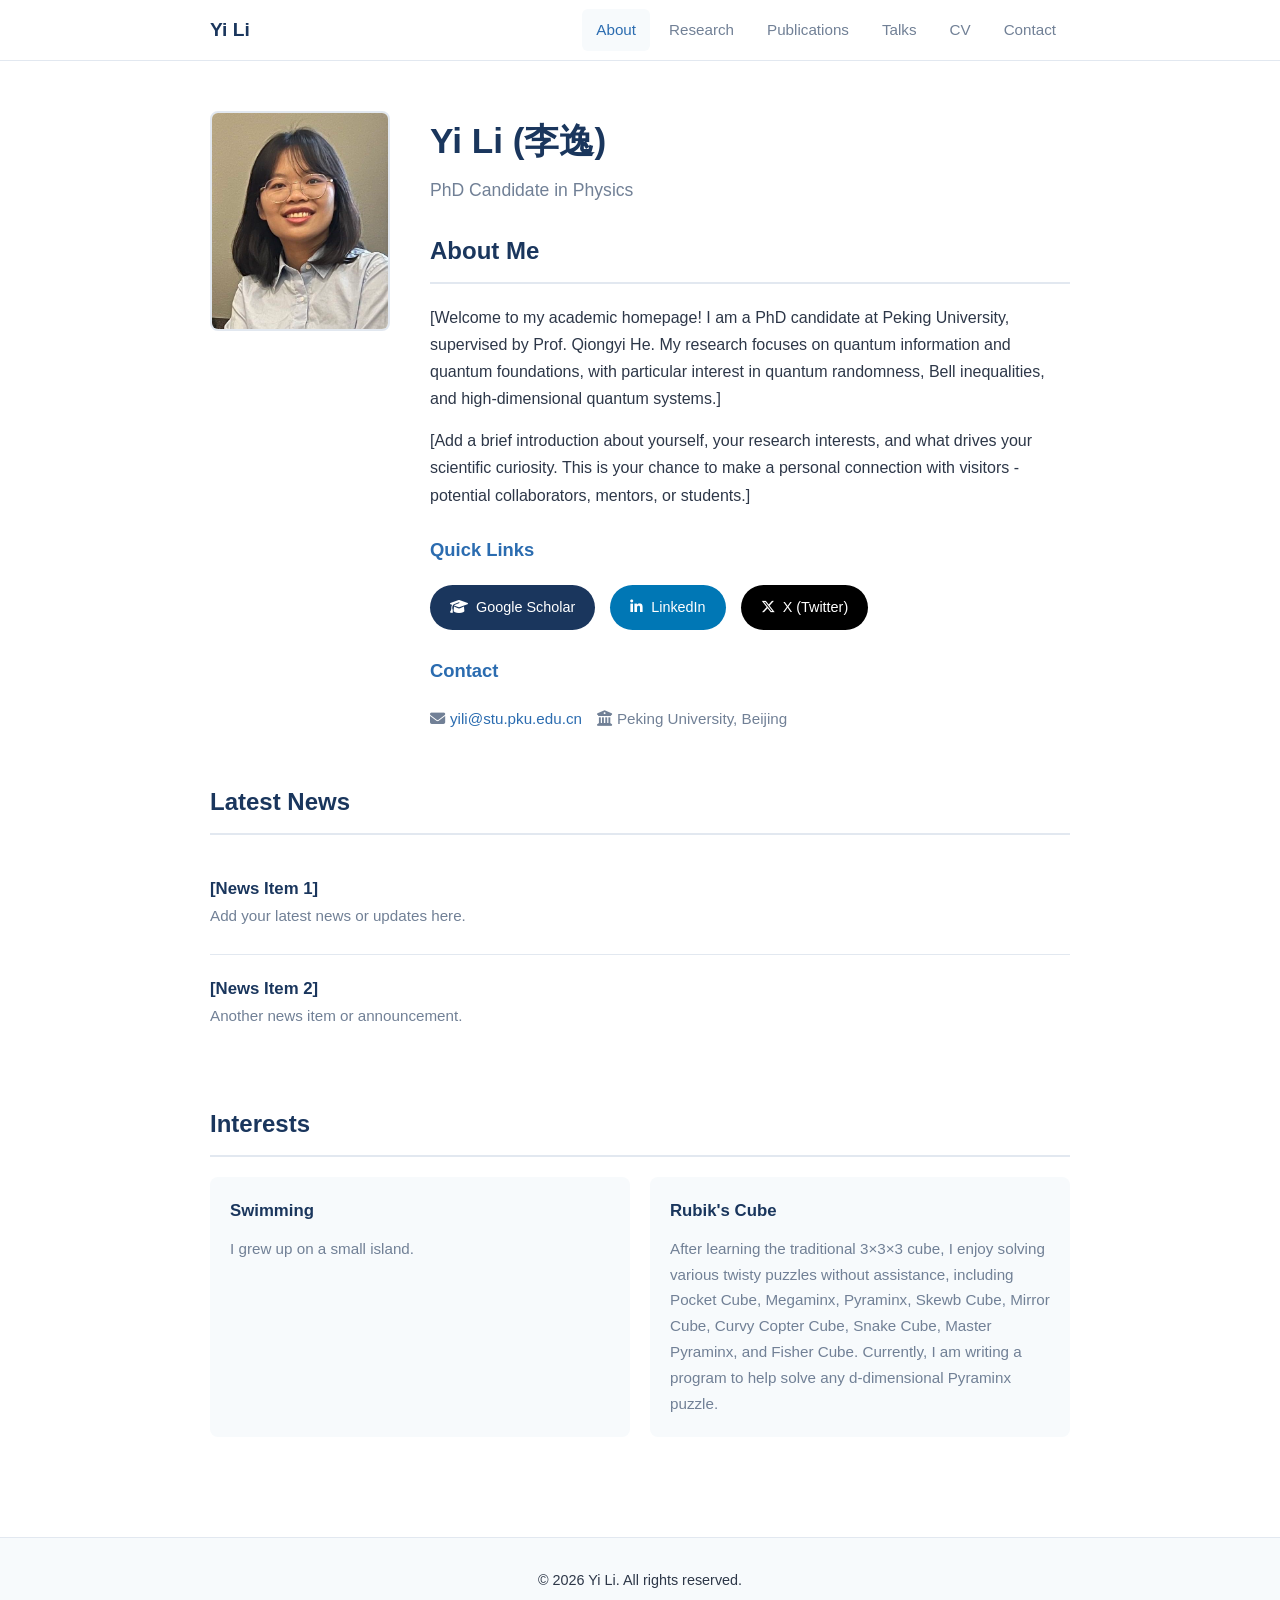
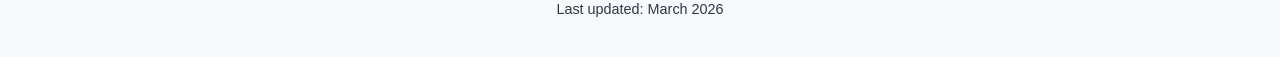
==== index.html @ 9e3325fb "initial website" ====
<!DOCTYPE html>
<html lang="en">
<head>
    <meta charset="UTF-8">
    <meta name="viewport" content="width=device-width, initial-scale=1.0">
    <title>Yi Li - PhD Candidate in Physics</title>
    <link rel="stylesheet" href="style.css">
    <link rel="stylesheet" href="https://cdnjs.cloudflare.com/ajax/libs/font-awesome/6.4.0/css/all.min.css">
</head>
<body>
    <!-- Navigation -->
    <nav>
        <div class="nav-container">
            <a href="index.html" class="site-name">Yi Li</a>
            <button class="menu-toggle" onclick="document.querySelector('nav ul').classList.toggle('active')">
                <i class="fas fa-bars"></i>
            </button>
            <ul>
                <li><a href="index.html" class="active">About</a></li>
                <li><a href="research.html">Research</a></li>
                <li><a href="publications.html">Publications</a></li>
                <li><a href="talks.html">Talks</a></li>
                <li><a href="cv.html">CV</a></li>
                <li><a href="contact.html">Contact</a></li>
            </ul>
        </div>
    </nav>

    <!-- Main Content -->
    <main>
        <section>
            <div class="hero">
                <div class="hero-photo">
                    <img src="PersonalPicture2.jpg" alt="Yi Li" class="profile-photo">
                </div>
                <div class="hero-content">
                    <h1>Yi Li (李逸)</h1>
                    <p class="subtitle">PhD Candidate in Physics</p>

                    <!-- About Section -->
                    <h2>About Me</h2>
                    <p>
                        [Welcome to my academic homepage! I am a PhD candidate at Peking University, supervised by Prof. Qiongyi He. My research focuses on quantum information and quantum foundations, with particular interest in quantum randomness, Bell inequalities, and high-dimensional quantum systems.]
                    </p>
                    <p>
                        [Add a brief introduction about yourself, your research interests, and what drives your scientific curiosity. This is your chance to make a personal connection with visitors - potential collaborators, mentors, or students.]
                    </p>

                    <!-- Quick Links -->
                    <h3>Quick Links</h3>
                    <div class="social-links">
                        <a href="https://scholar.google.com/citations?user=m_tc_OsAAAAJ&hl=en" target="_blank">
                            <i class="fas fa-graduation-cap"></i> Google Scholar
                        </a>
                        <a href="https://www.linkedin.com/in/yi-li-954007265/" target="_blank" class="linkedin">
                            <i class="fab fa-linkedin-in"></i> LinkedIn
                        </a>
                        <a href="https://x.com/Y_Li1999" target="_blank" class="twitter">
                            <i class="fab fa-x-twitter"></i> X (Twitter)
                        </a>
                    </div>

                    <!-- Contact Preview -->
                    <h3>Contact</h3>
                    <div class="contacts">
                        <span><i class="fas fa-envelope"></i> <a href="mailto:yili@stu.pku.edu.cn">yili@stu.pku.edu.cn</a></span>
                        <span><i class="fas fa-university"></i> Peking University, Beijing</span>
                    </div>
                </div>
            </div>
        </section>

        <!-- Latest News Section -->
        <section>
            <h2>Latest News</h2>
            <ul class="pub-list">
                <li>
                    <span class="pub-title">[News Item 1]</span>
                    <p class="pub-authors">Add your latest news or updates here.</p>
                </li>
                <li>
                    <span class="pub-title">[News Item 2]</span>
                    <p class="pub-authors">Another news item or announcement.</p>
                </li>
            </ul>
        </section>

        <!-- Interests Section -->
        <section>
            <h2>Interests</h2>
            <div class="interests">
                <div class="interest-item">
                    <h4>Swimming</h4>
                    <p>I grew up on a small island.</p>
                </div>
                <div class="interest-item">
                    <h4>Rubik's Cube</h4>
                    <p>After learning the traditional 3×3×3 cube, I enjoy solving various twisty puzzles without assistance, including Pocket Cube, Megaminx, Pyraminx, Skewb Cube, Mirror Cube, Curvy Copter Cube, Snake Cube, Master Pyraminx, and Fisher Cube. Currently, I am writing a program to help solve any d-dimensional Pyraminx puzzle.</p>
                </div>
            </div>
        </section>
    </main>

    <!-- Footer -->
    <footer>
        <p>&copy; 2026 Yi Li. All rights reserved.</p>
        <p>Last updated: March 2026</p>
    </footer>
</body>
</html>
---- style.css ----
/* ===========================
   Global Styles
   =========================== */
:root {
    --primary: #1a365d;
    --accent: #2b6cb0;
    --bg: #ffffff;
    --bg-light: #f7fafc;
    --text: #2d3748;
    --text-light: #718096;
    --border: #e2e8f0;
    --max-width: 900px;
}

* {
    margin: 0;
    padding: 0;
    box-sizing: border-box;
}

html {
    scroll-behavior: smooth;
}

body {
    font-family: -apple-system, BlinkMacSystemFont, 'Segoe UI', Roboto, 'Helvetica Neue', Arial, sans-serif;
    background: var(--bg);
    color: var(--text);
    line-height: 1.7;
    font-size: 16px;
}

/* ===========================
   Navigation
   =========================== */
nav {
    background: var(--bg);
    border-bottom: 1px solid var(--border);
    position: sticky;
    top: 0;
    z-index: 100;
}

nav .nav-container {
    max-width: var(--max-width);
    margin: 0 auto;
    display: flex;
    justify-content: space-between;
    align-items: center;
    padding: 0 20px;
    height: 60px;
}

nav .site-name {
    font-size: 1.2rem;
    font-weight: 600;
    color: var(--primary);
    text-decoration: none;
}

nav .site-name:hover {
    color: var(--accent);
}

nav ul {
    display: flex;
    list-style: none;
    gap: 5px;
}

nav ul li a {
    display: block;
    padding: 8px 14px;
    color: var(--text-light);
    text-decoration: none;
    font-size: 0.95rem;
    border-radius: 6px;
    transition: all 0.2s;
}

nav ul li a:hover,
nav ul li a.active {
    color: var(--accent);
    background: var(--bg-light);
}

nav .menu-toggle {
    display: none;
    background: none;
    border: none;
    font-size: 1.5rem;
    color: var(--text);
    cursor: pointer;
}

/* ===========================
   Main Content
   =========================== */
main {
    max-width: var(--max-width);
    margin: 0 auto;
    padding: 50px 20px;
    min-height: calc(100vh - 120px);
}

section {
    margin-bottom: 50px;
}

h1 {
    font-size: 2.2rem;
    color: var(--primary);
    margin-bottom: 10px;
    font-weight: 600;
}

h2 {
    font-size: 1.5rem;
    color: var(--primary);
    margin-bottom: 20px;
    padding-bottom: 10px;
    border-bottom: 2px solid var(--border);
    font-weight: 600;
}

h3 {
    font-size: 1.15rem;
    color: var(--accent);
    margin: 25px 0 10px;
    font-weight: 600;
}

h4 {
    font-size: 1rem;
    color: var(--text);
    margin: 15px 0 8px;
    font-weight: 600;
}

p {
    margin-bottom: 15px;
    color: var(--text);
}

.subtitle {
    font-size: 1.1rem;
    color: var(--text-light);
    margin-bottom: 25px;
}

a {
    color: var(--accent);
    text-decoration: none;
}

a:hover {
    text-decoration: underline;
}

/* ===========================
   Hero Section (Home)
   =========================== */
.hero {
    display: flex;
    gap: 40px;
    align-items: flex-start;
    margin-bottom: 40px;
}

.hero-photo {
    flex-shrink: 0;
    width: 180px;
}

.hero-photo .photo-placeholder {
    width: 180px;
    height: 220px;
    background: var(--bg-light);
    border: 2px dashed var(--border);
    border-radius: 8px;
    display: flex;
    align-items: center;
    justify-content: center;
    color: var(--text-light);
    font-size: 0.9rem;
    text-align: center;
    padding: 20px;
}

.hero-content {
    flex: 1;
}

.hero h1 {
    margin-bottom: 5px;
}

.hero .contacts {
    display: flex;
    flex-wrap: wrap;
    gap: 15px;
    margin-top: 20px;
    font-size: 0.95rem;
}

.hero .contacts a {
    color: var(--accent);
}

.hero .contacts span {
    display: inline-flex;
    align-items: center;
    gap: 5px;
    color: var(--text-light);
}

/* ===========================
   Profile Image
   =========================== */
.profile-photo {
    width: 180px;
    height: 220px;
    object-fit: cover;
    border-radius: 8px;
    border: 2px solid var(--border);
}

/* ===========================
   Section Cards
   =========================== */
.card {
    background: var(--bg-light);
    border-radius: 8px;
    padding: 25px;
    margin-bottom: 20px;
}

.card h3 {
    margin-top: 0;
}

/* ===========================
   Publication List
   =========================== */
.pub-list {
    list-style: none;
}

.pub-list li {
    padding: 20px 0;
    border-bottom: 1px solid var(--border);
}

.pub-list li:last-child {
    border-bottom: none;
}

.pub-list .pub-title {
    font-weight: 600;
    color: var(--primary);
    font-size: 1.05rem;
    margin-bottom: 5px;
}

.pub-list .pub-authors {
    color: var(--text-light);
    font-size: 0.95rem;
    margin-bottom: 5px;
}

.pub-list .pub-journal {
    color: var(--accent);
    font-style: italic;
    font-size: 0.95rem;
}

.pub-list .pub-note {
    color: var(--text-light);
    font-size: 0.85rem;
    margin-top: 5px;
}

/* ===========================
   Research Cards
   =========================== */
.research-grid {
    display: grid;
    grid-template-columns: repeat(auto-fit, minmax(280px, 1fr));
    gap: 20px;
}

.research-card {
    background: var(--bg-light);
    border-radius: 8px;
    padding: 25px;
    border: 1px solid var(--border);
}

.research-card h3 {
    margin-top: 0;
    color: var(--primary);
}

.research-card p {
    font-size: 0.95rem;
    color: var(--text-light);
}

/* ===========================
   Talks List
   =========================== */
.talks-list {
    list-style: none;
}

.talks-list li {
    padding: 15px 0;
    border-bottom: 1px solid var(--border);
}

.talks-list li:last-child {
    border-bottom: none;
}

.talks-list .talk-type {
    display: inline-block;
    background: var(--primary);
    color: white;
    padding: 2px 10px;
    border-radius: 4px;
    font-size: 0.8rem;
    margin-right: 10px;
}

.talks-list .talk-title {
    font-weight: 600;
    color: var(--text);
}

.talks-list .talk-info {
    color: var(--text-light);
    font-size: 0.9rem;
    margin-top: 5px;
}

/* ===========================
   CV Section
   =========================== */
.cv-section {
    margin-bottom: 40px;
}

.cv-section h3 {
    margin-top: 0;
}

.cv-item {
    display: flex;
    justify-content: space-between;
    padding: 8px 0;
    border-bottom: 1px solid var(--border);
}

.cv-item:last-child {
    border-bottom: none;
}

.cv-item .cv-left {
    flex: 1;
}

.cv-item .cv-right {
    color: var(--text-light);
    font-size: 0.9rem;
}

/* ===========================
   Contact Info
   =========================== */
.contact-grid {
    display: grid;
    grid-template-columns: repeat(auto-fit, minmax(250px, 1fr));
    gap: 20px;
}

.contact-item {
    display: flex;
    align-items: center;
    gap: 15px;
    padding: 15px;
    background: var(--bg-light);
    border-radius: 8px;
}

.contact-item i {
    font-size: 1.5rem;
    color: var(--accent);
    width: 30px;
    text-align: center;
}

.contact-item .contact-label {
    font-size: 0.85rem;
    color: var(--text-light);
}

.contact-item .contact-value {
    font-size: 1rem;
    color: var(--text);
}

.contact-item .contact-value a {
    color: var(--accent);
}

/* ===========================
   Social Links
   =========================== */
.social-links {
    display: flex;
    gap: 15px;
    margin-top: 20px;
}

.social-links a {
    display: inline-flex;
    align-items: center;
    gap: 8px;
    padding: 10px 20px;
    background: var(--primary);
    color: white;
    border-radius: 25px;
    font-size: 0.9rem;
    text-decoration: none;
    transition: background 0.2s;
}

.social-links a:hover {
    background: var(--accent);
    text-decoration: none;
}

.social-links a.linkedin {
    background: #0077b5;
}

.social-links a.twitter {
    background: #000;
}

/* ===========================
   Education & Experience
   =========================== */
.edu-item, .exp-item {
    padding: 20px 0;
    border-bottom: 1px solid var(--border);
}

.edu-item:last-child, .exp-item:last-child {
    border-bottom: none;
}

.edu-header, .exp-header {
    display: flex;
    justify-content: space-between;
    align-items: baseline;
    flex-wrap: wrap;
    gap: 10px;
}

.edu-header h3, .exp-header h3 {
    margin: 0;
    color: var(--primary);
}

.edu-header span, .exp-header span {
    color: var(--text-light);
    font-size: 0.9rem;
}

.edu-sub, .exp-sub {
    color: var(--text-light);
    margin-top: 5px;
}

.edu-item ul, .exp-item ul {
    margin-top: 10px;
    margin-left: 20px;
    color: var(--text);
}

.edu-item ul li, .exp-item ul li {
    margin-bottom: 5px;
}

/* ===========================
   Skills
   =========================== */
.skills-grid {
    display: grid;
    grid-template-columns: repeat(auto-fit, minmax(220px, 1fr));
    gap: 15px;
}

.skill-item {
    background: var(--bg-light);
    padding: 15px;
    border-radius: 8px;
}

.skill-item strong {
    color: var(--primary);
    display: block;
    margin-bottom: 5px;
}

.skill-item span {
    color: var(--text-light);
    font-size: 0.95rem;
}

/* ===========================
   Awards
   =========================== */
.award-grid {
    display: grid;
    grid-template-columns: repeat(auto-fit, minmax(280px, 1fr));
    gap: 12px;
}

.award-item {
    display: flex;
    justify-content: space-between;
    align-items: center;
    padding: 12px 15px;
    background: var(--bg-light);
    border-radius: 8px;
}

.award-item .award-name {
    color: var(--text);
}

.award-item .award-year {
    color: var(--text-light);
    font-size: 0.9rem;
}

/* ===========================
   Interests
   =========================== */
.interests {
    display: grid;
    grid-template-columns: repeat(auto-fit, minmax(300px, 1fr));
    gap: 20px;
}

.interest-item {
    background: var(--bg-light);
    padding: 20px;
    border-radius: 8px;
}

.interest-item h4 {
    margin: 0 0 10px;
    color: var(--primary);
    font-size: 1.05rem;
}

.interest-item p {
    margin: 0;
    font-size: 0.95rem;
    color: var(--text-light);
}

/* ===========================
   Footer
   =========================== */
footer {
    background: var(--bg-light);
    border-top: 1px solid var(--border);
    padding: 30px 20px;
    text-align: center;
    color: var(--text-light);
    font-size: 0.9rem;
}

footer p {
    margin-bottom: 5px;
}

/* ===========================
   Responsive Design
   =========================== */
@media (max-width: 768px) {
    nav ul {
        display: none;
        position: absolute;
        top: 60px;
        left: 0;
        right: 0;
        background: var(--bg);
        flex-direction: column;
        padding: 10px 20px;
        border-bottom: 1px solid var(--border);
    }

    nav ul.active {
        display: flex;
    }

    nav .menu-toggle {
        display: block;
    }

    .hero {
        flex-direction: column;
        align-items: center;
        text-align: center;
    }

    .hero .contacts {
        justify-content: center;
    }

    .hero-photo {
        width: 100%;
        display: flex;
        justify-content: center;
    }

    .hero-photo .photo-placeholder {
        width: 160px;
        height: 200px;
    }

    h1 {
        font-size: 1.8rem;
    }

    h2 {
        font-size: 1.3rem;
    }

    main {
        padding: 30px 15px;
    }

    .edu-header, .exp-header {
        flex-direction: column;
    }
}
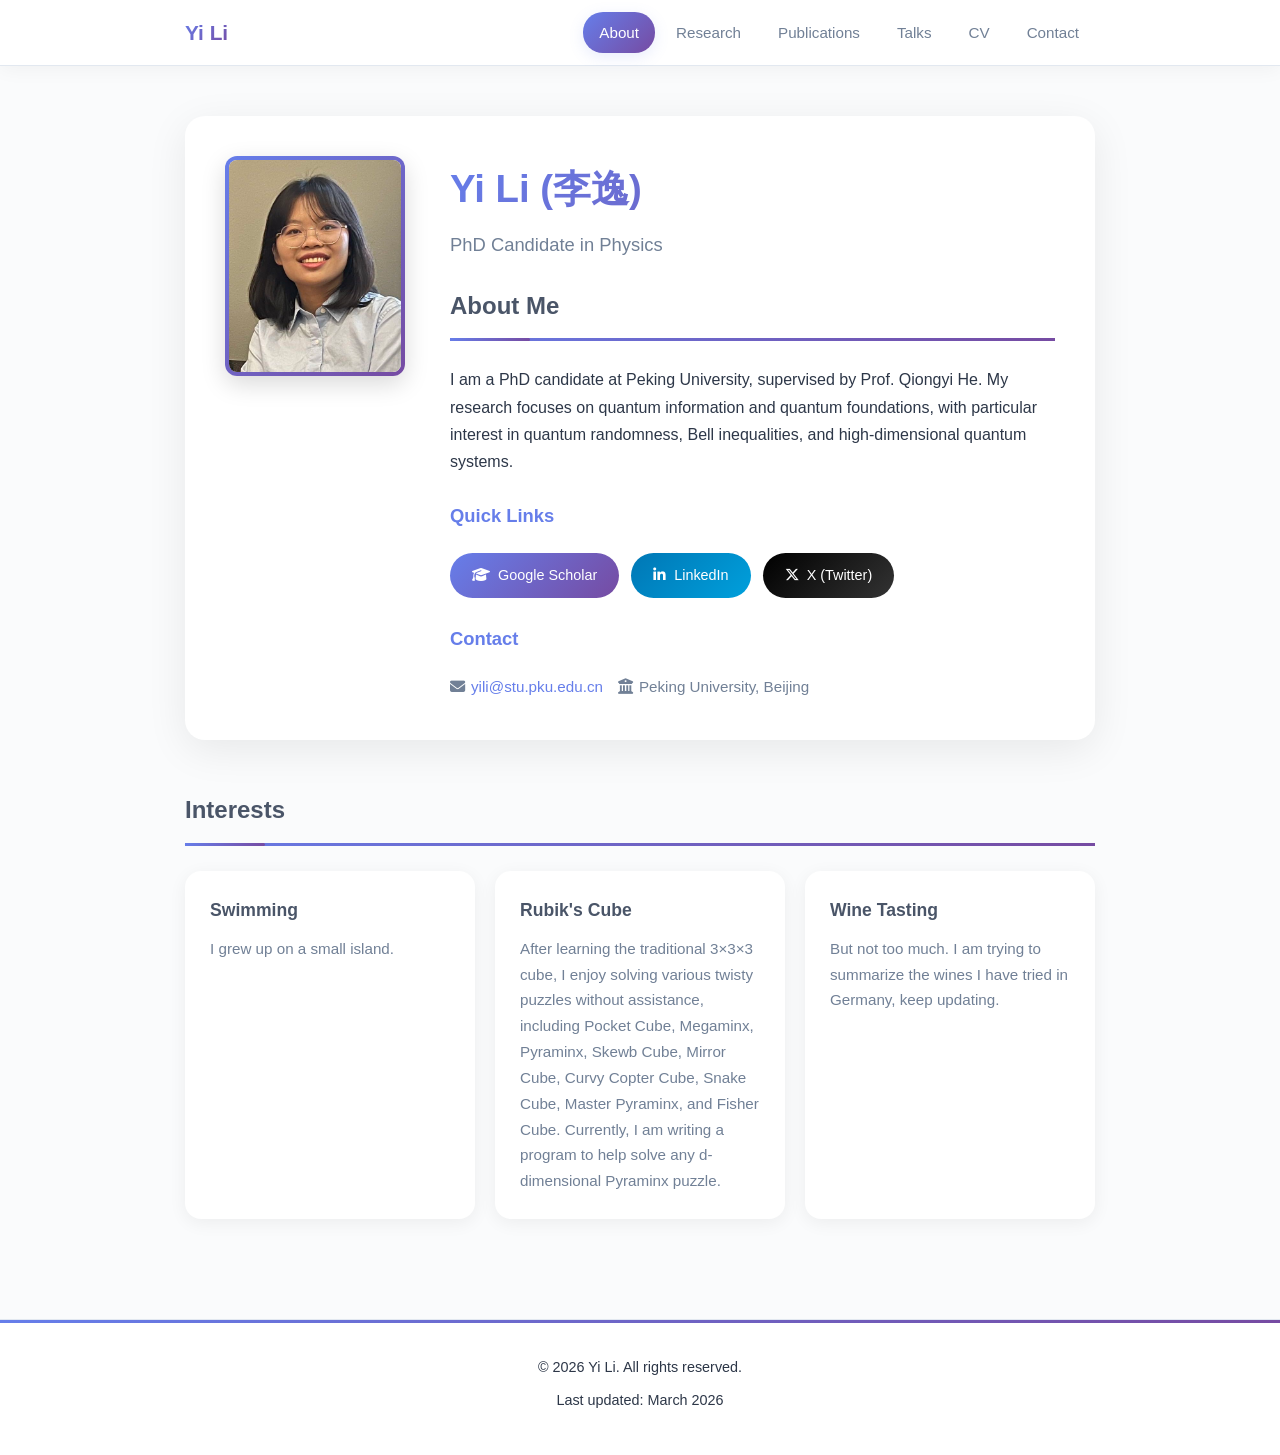
==== commit 7a6fab5a: "update website" ====
--- a/index.html
+++ b/index.html
@@ -40,16 +40,13 @@
                     <!-- About Section -->
                     <h2>About Me</h2>
                     <p>
-                        [Welcome to my academic homepage! I am a PhD candidate at Peking University, supervised by Prof. Qiongyi He. My research focuses on quantum information and quantum foundations, with particular interest in quantum randomness, Bell inequalities, and high-dimensional quantum systems.]
-                    </p>
-                    <p>
-                        [Add a brief introduction about yourself, your research interests, and what drives your scientific curiosity. This is your chance to make a personal connection with visitors - potential collaborators, mentors, or students.]
+                        I am a PhD candidate at Peking University, supervised by Prof. Qiongyi He. My research focuses on quantum information and quantum foundations, with particular interest in quantum randomness, Bell inequalities, and high-dimensional quantum systems.
                     </p>
 
                     <!-- Quick Links -->
                     <h3>Quick Links</h3>
                     <div class="social-links">
-                        <a href="https://scholar.google.com/citations?user=m_tc_OsAAAAJ&hl=en" target="_blank">
+                        <a href="https://scholar.google.com/citations?user=m_tc_OsAAAAJ&hl=en" target="_blank" class="scholar">
                             <i class="fas fa-graduation-cap"></i> Google Scholar
                         </a>
                         <a href="https://www.linkedin.com/in/yi-li-954007265/" target="_blank" class="linkedin">
@@ -70,21 +67,6 @@
             </div>
         </section>
 
-        <!-- Latest News Section -->
-        <section>
-            <h2>Latest News</h2>
-            <ul class="pub-list">
-                <li>
-                    <span class="pub-title">[News Item 1]</span>
-                    <p class="pub-authors">Add your latest news or updates here.</p>
-                </li>
-                <li>
-                    <span class="pub-title">[News Item 2]</span>
-                    <p class="pub-authors">Another news item or announcement.</p>
-                </li>
-            </ul>
-        </section>
-
         <!-- Interests Section -->
         <section>
             <h2>Interests</h2>
@@ -97,6 +79,10 @@
                     <h4>Rubik's Cube</h4>
                     <p>After learning the traditional 3×3×3 cube, I enjoy solving various twisty puzzles without assistance, including Pocket Cube, Megaminx, Pyraminx, Skewb Cube, Mirror Cube, Curvy Copter Cube, Snake Cube, Master Pyraminx, and Fisher Cube. Currently, I am writing a program to help solve any d-dimensional Pyraminx puzzle.</p>
                 </div>
+                <div class="interest-item">
+                    <h4>Wine Tasting</h4>
+                    <p>But not too much. I am trying to summarize the wines I have tried in Germany, keep updating.</p>
+                </div>
             </div>
         </section>
     </main>
--- a/style.css
+++ b/style.css
@@ -2,14 +2,22 @@
    Global Styles
    =========================== */
 :root {
-    --primary: #1a365d;
-    --accent: #2b6cb0;
-    --bg: #ffffff;
-    --bg-light: #f7fafc;
+    --primary: #4a5568;
+    --accent: #667eea;
+    --accent-light: #764ba2;
+    --bg: #fafbfc;
+    --bg-card: #ffffff;
+    --bg-light: #f7f8fc;
     --text: #2d3748;
     --text-light: #718096;
     --border: #e2e8f0;
-    --max-width: 900px;
+    --shadow: rgba(102, 126, 234, 0.15);
+    --gradient-1: linear-gradient(135deg, #667eea 0%, #764ba2 100%);
+    --gradient-2: linear-gradient(135deg, #f093fb 0%, #f5576c 100%);
+    --gradient-3: linear-gradient(135deg, #4facfe 0%, #00f2fe 100%);
+    --gradient-4: linear-gradient(135deg, #43e97b 0%, #38f9d7 100%);
+    --gradient-5: linear-gradient(135deg, #fa709a 0%, #fee140 100%);
+    --max-width: 950px;
 }
 
 * {
@@ -34,11 +42,13 @@
    Navigation
    =========================== */
 nav {
-    background: var(--bg);
+    background: rgba(255, 255, 255, 0.95);
+    backdrop-filter: blur(10px);
     border-bottom: 1px solid var(--border);
     position: sticky;
     top: 0;
     z-index: 100;
+    box-shadow: 0 2px 20px rgba(0, 0, 0, 0.05);
 }
 
 nav .nav-container {
@@ -48,18 +58,22 @@
     justify-content: space-between;
     align-items: center;
     padding: 0 20px;
-    height: 60px;
+    height: 65px;
 }
 
 nav .site-name {
-    font-size: 1.2rem;
-    font-weight: 600;
-    color: var(--primary);
+    font-size: 1.3rem;
+    font-weight: 700;
+    background: var(--gradient-1);
+    -webkit-background-clip: text;
+    -webkit-text-fill-color: transparent;
+    background-clip: text;
     text-decoration: none;
+    transition: transform 0.3s;
 }
 
 nav .site-name:hover {
-    color: var(--accent);
+    transform: scale(1.05);
 }
 
 nav ul {
@@ -70,18 +84,20 @@
 
 nav ul li a {
     display: block;
-    padding: 8px 14px;
+    padding: 8px 16px;
     color: var(--text-light);
     text-decoration: none;
     font-size: 0.95rem;
-    border-radius: 6px;
-    transition: all 0.2s;
+    border-radius: 20px;
+    transition: all 0.3s cubic-bezier(0.4, 0, 0.2, 1);
+    position: relative;
 }
 
 nav ul li a:hover,
 nav ul li a.active {
-    color: var(--accent);
-    background: var(--bg-light);
+    color: white;
+    background: var(--gradient-1);
+    box-shadow: 0 4px 15px var(--shadow);
 }
 
 nav .menu-toggle {
@@ -100,27 +116,55 @@
     max-width: var(--max-width);
     margin: 0 auto;
     padding: 50px 20px;
-    min-height: calc(100vh - 120px);
+    min-height: calc(100vh - 130px);
 }
 
 section {
     margin-bottom: 50px;
+    animation: fadeInUp 0.6s ease-out;
+}
+
+@keyframes fadeInUp {
+    from {
+        opacity: 0;
+        transform: translateY(20px);
+    }
+    to {
+        opacity: 1;
+        transform: translateY(0);
+    }
 }
 
 h1 {
-    font-size: 2.2rem;
-    color: var(--primary);
+    font-size: 2.4rem;
+    background: var(--gradient-1);
+    -webkit-background-clip: text;
+    -webkit-text-fill-color: transparent;
+    background-clip: text;
     margin-bottom: 10px;
-    font-weight: 600;
+    font-weight: 700;
 }
 
 h2 {
     font-size: 1.5rem;
     color: var(--primary);
-    margin-bottom: 20px;
-    padding-bottom: 10px;
-    border-bottom: 2px solid var(--border);
+    margin-bottom: 25px;
+    padding-bottom: 12px;
+    border-bottom: 3px solid transparent;
+    border-image: var(--gradient-1) 1;
     font-weight: 600;
+    position: relative;
+}
+
+h2::before {
+    content: '';
+    position: absolute;
+    bottom: -3px;
+    left: 0;
+    width: 80px;
+    height: 3px;
+    background: var(--gradient-1);
+    border-radius: 2px;
 }
 
 h3 {
@@ -143,7 +187,7 @@
 }
 
 .subtitle {
-    font-size: 1.1rem;
+    font-size: 1.15rem;
     color: var(--text-light);
     margin-bottom: 25px;
 }
@@ -151,10 +195,11 @@
 a {
     color: var(--accent);
     text-decoration: none;
+    transition: color 0.3s;
 }
 
 a:hover {
-    text-decoration: underline;
+    color: var(--accent-light);
 }
 
 /* ===========================
@@ -162,22 +207,25 @@
    =========================== */
 .hero {
     display: flex;
-    gap: 40px;
+    gap: 45px;
     align-items: flex-start;
-    margin-bottom: 40px;
+    margin-bottom: 45px;
+    background: var(--bg-card);
+    padding: 40px;
+    border-radius: 20px;
+    box-shadow: 0 10px 40px rgba(0, 0, 0, 0.08);
+    animation: fadeInUp 0.8s ease-out;
 }
 
 .hero-photo {
     flex-shrink: 0;
-    width: 180px;
 }
 
 .hero-photo .photo-placeholder {
     width: 180px;
     height: 220px;
     background: var(--bg-light);
-    border: 2px dashed var(--border);
-    border-radius: 8px;
+    border-radius: 12px;
     display: flex;
     align-items: center;
     justify-content: center;
@@ -192,7 +240,7 @@
 }
 
 .hero h1 {
-    margin-bottom: 5px;
+    margin-bottom: 8px;
 }
 
 .hero .contacts {
@@ -210,7 +258,7 @@
 .hero .contacts span {
     display: inline-flex;
     align-items: center;
-    gap: 5px;
+    gap: 6px;
     color: var(--text-light);
 }
 
@@ -221,18 +269,28 @@
     width: 180px;
     height: 220px;
     object-fit: cover;
-    border-radius: 8px;
-    border: 2px solid var(--border);
+    border-radius: 12px;
+    box-shadow: 0 8px 25px rgba(0, 0, 0, 0.15);
+    border: 4px solid transparent;
+    background: linear-gradient(white, white) padding-box,
+                var(--gradient-1) border-box;
 }
 
 /* ===========================
    Section Cards
    =========================== */
 .card {
-    background: var(--bg-light);
-    border-radius: 8px;
-    padding: 25px;
+    background: var(--bg-card);
+    border-radius: 16px;
+    padding: 28px;
     margin-bottom: 20px;
+    box-shadow: 0 4px 20px rgba(0, 0, 0, 0.06);
+    transition: transform 0.3s, box-shadow 0.3s;
+}
+
+.card:hover {
+    transform: translateY(-3px);
+    box-shadow: 0 8px 30px rgba(102, 126, 234, 0.15);
 }
 
 .card h3 {
@@ -247,25 +305,40 @@
 }
 
 .pub-list li {
-    padding: 20px 0;
-    border-bottom: 1px solid var(--border);
-}
-
-.pub-list li:last-child {
-    border-bottom: none;
+    padding: 22px 25px;
+    margin-bottom: 15px;
+    background: var(--bg-card);
+    border-radius: 12px;
+    border-left: 4px solid;
+    border-image: var(--gradient-1) 1;
+    box-shadow: 0 3px 15px rgba(0, 0, 0, 0.05);
+    transition: transform 0.3s, box-shadow 0.3s;
+    animation: fadeInUp 0.5s ease-out;
+    animation-fill-mode: backwards;
+}
+
+.pub-list li:nth-child(1) { animation-delay: 0.1s; }
+.pub-list li:nth-child(2) { animation-delay: 0.15s; }
+.pub-list li:nth-child(3) { animation-delay: 0.2s; }
+.pub-list li:nth-child(4) { animation-delay: 0.25s; }
+.pub-list li:nth-child(5) { animation-delay: 0.3s; }
+
+.pub-list li:hover {
+    transform: translateX(5px);
+    box-shadow: 0 5px 20px var(--shadow);
 }
 
 .pub-list .pub-title {
     font-weight: 600;
     color: var(--primary);
     font-size: 1.05rem;
-    margin-bottom: 5px;
+    margin-bottom: 6px;
 }
 
 .pub-list .pub-authors {
     color: var(--text-light);
     font-size: 0.95rem;
-    margin-bottom: 5px;
+    margin-bottom: 6px;
 }
 
 .pub-list .pub-journal {
@@ -277,7 +350,7 @@
 .pub-list .pub-note {
     color: var(--text-light);
     font-size: 0.85rem;
-    margin-top: 5px;
+    margin-top: 6px;
 }
 
 /* ===========================
@@ -286,24 +359,62 @@
 .research-grid {
     display: grid;
     grid-template-columns: repeat(auto-fit, minmax(280px, 1fr));
-    gap: 20px;
+    gap: 22px;
 }
 
 .research-card {
-    background: var(--bg-light);
-    border-radius: 8px;
-    padding: 25px;
+    background: var(--bg-card);
+    border-radius: 16px;
+    padding: 28px;
     border: 1px solid var(--border);
+    transition: all 0.3s cubic-bezier(0.4, 0, 0.2, 1);
+    position: relative;
+    overflow: hidden;
+}
+
+.research-card::before {
+    content: '';
+    position: absolute;
+    top: 0;
+    left: 0;
+    right: 0;
+    height: 4px;
+    background: var(--gradient-1);
+    opacity: 0;
+    transition: opacity 0.3s;
+}
+
+.research-card:hover::before {
+    opacity: 1;
+}
+
+.research-card:hover {
+    transform: translateY(-5px);
+    box-shadow: 0 15px 40px var(--shadow);
+    border-color: transparent;
 }
 
 .research-card h3 {
     margin-top: 0;
     color: var(--primary);
+    position: relative;
+}
+
+.research-card h3::after {
+    content: '';
+    position: absolute;
+    bottom: -8px;
+    left: 0;
+    width: 30px;
+    height: 3px;
+    background: var(--gradient-1);
+    border-radius: 2px;
 }
 
 .research-card p {
     font-size: 0.95rem;
     color: var(--text-light);
+    margin-top: 15px;
 }
 
 /* ===========================
@@ -314,8 +425,18 @@
 }
 
 .talks-list li {
-    padding: 15px 0;
-    border-bottom: 1px solid var(--border);
+    padding: 18px 22px;
+    margin-bottom: 12px;
+    background: var(--bg-card);
+    border-radius: 12px;
+    box-shadow: 0 3px 12px rgba(0, 0, 0, 0.05);
+    transition: all 0.3s;
+    border-left: 4px solid var(--accent);
+}
+
+.talks-list li:hover {
+    transform: translateX(5px);
+    box-shadow: 0 5px 20px var(--shadow);
 }
 
 .talks-list li:last-child {
@@ -324,12 +445,13 @@
 
 .talks-list .talk-type {
     display: inline-block;
-    background: var(--primary);
+    background: var(--gradient-1);
     color: white;
-    padding: 2px 10px;
-    border-radius: 4px;
+    padding: 4px 14px;
+    border-radius: 20px;
     font-size: 0.8rem;
-    margin-right: 10px;
+    margin-right: 12px;
+    font-weight: 500;
 }
 
 .talks-list .talk-title {
@@ -340,7 +462,7 @@
 .talks-list .talk-info {
     color: var(--text-light);
     font-size: 0.9rem;
-    margin-top: 5px;
+    margin-top: 6px;
 }
 
 /* ===========================
@@ -357,7 +479,7 @@
 .cv-item {
     display: flex;
     justify-content: space-between;
-    padding: 8px 0;
+    padding: 10px 0;
     border-bottom: 1px solid var(--border);
 }
 
@@ -379,23 +501,35 @@
    =========================== */
 .contact-grid {
     display: grid;
-    grid-template-columns: repeat(auto-fit, minmax(250px, 1fr));
-    gap: 20px;
+    grid-template-columns: repeat(auto-fit, minmax(240px, 1fr));
+    gap: 18px;
 }
 
 .contact-item {
     display: flex;
     align-items: center;
-    gap: 15px;
-    padding: 15px;
-    background: var(--bg-light);
-    border-radius: 8px;
+    gap: 16px;
+    padding: 18px;
+    background: var(--bg-card);
+    border-radius: 14px;
+    box-shadow: 0 3px 15px rgba(0, 0, 0, 0.05);
+    transition: all 0.3s;
+    border: 1px solid transparent;
+}
+
+.contact-item:hover {
+    transform: translateY(-3px);
+    box-shadow: 0 8px 25px var(--shadow);
+    border-color: rgba(102, 126, 234, 0.2);
 }
 
 .contact-item i {
-    font-size: 1.5rem;
-    color: var(--accent);
-    width: 30px;
+    font-size: 1.6rem;
+    background: var(--gradient-1);
+    -webkit-background-clip: text;
+    -webkit-text-fill-color: transparent;
+    background-clip: text;
+    width: 35px;
     text-align: center;
 }
 
@@ -418,42 +552,74 @@
    =========================== */
 .social-links {
     display: flex;
-    gap: 15px;
-    margin-top: 20px;
+    gap: 12px;
+    margin-top: 22px;
 }
 
 .social-links a {
     display: inline-flex;
     align-items: center;
     gap: 8px;
-    padding: 10px 20px;
-    background: var(--primary);
+    padding: 10px 22px;
     color: white;
     border-radius: 25px;
     font-size: 0.9rem;
     text-decoration: none;
-    transition: background 0.2s;
+    transition: all 0.3s cubic-bezier(0.4, 0, 0.2, 1);
+    font-weight: 500;
+    position: relative;
+    overflow: hidden;
+}
+
+.social-links a::before {
+    content: '';
+    position: absolute;
+    top: 0;
+    left: -100%;
+    width: 100%;
+    height: 100%;
+    background: linear-gradient(90deg, transparent, rgba(255,255,255,0.2), transparent);
+    transition: left 0.5s;
+}
+
+.social-links a:hover::before {
+    left: 100%;
 }
 
 .social-links a:hover {
-    background: var(--accent);
+    transform: translateY(-3px);
+    box-shadow: 0 6px 20px var(--shadow);
     text-decoration: none;
 }
 
+.social-links a.scholar {
+    background: var(--gradient-1);
+}
+
 .social-links a.linkedin {
-    background: #0077b5;
+    background: linear-gradient(135deg, #0077b5 0%, #00a0dc 100%);
 }
 
 .social-links a.twitter {
-    background: #000;
+    background: linear-gradient(135deg, #000000 0%, #333333 100%);
 }
 
 /* ===========================
    Education & Experience
    =========================== */
 .edu-item, .exp-item {
-    padding: 20px 0;
-    border-bottom: 1px solid var(--border);
+    padding: 22px 25px;
+    margin-bottom: 15px;
+    background: var(--bg-card);
+    border-radius: 14px;
+    box-shadow: 0 3px 15px rgba(0, 0, 0, 0.05);
+    transition: all 0.3s;
+    border-left: 4px solid var(--accent);
+}
+
+.edu-item:hover, .exp-item:hover {
+    transform: translateX(5px);
+    box-shadow: 0 5px 20px var(--shadow);
 }
 
 .edu-item:last-child, .exp-item:last-child {
@@ -474,23 +640,26 @@
 }
 
 .edu-header span, .exp-header span {
-    color: var(--text-light);
-    font-size: 0.9rem;
+    color: white;
+    background: var(--gradient-1);
+    padding: 3px 12px;
+    border-radius: 15px;
+    font-size: 0.85rem;
 }
 
 .edu-sub, .exp-sub {
     color: var(--text-light);
-    margin-top: 5px;
+    margin-top: 6px;
 }
 
 .edu-item ul, .exp-item ul {
-    margin-top: 10px;
+    margin-top: 12px;
     margin-left: 20px;
     color: var(--text);
 }
 
 .edu-item ul li, .exp-item ul li {
-    margin-bottom: 5px;
+    margin-bottom: 6px;
 }
 
 /* ===========================
@@ -503,15 +672,27 @@
 }
 
 .skill-item {
-    background: var(--bg-light);
-    padding: 15px;
-    border-radius: 8px;
+    background: var(--bg-card);
+    padding: 18px;
+    border-radius: 12px;
+    box-shadow: 0 3px 12px rgba(0, 0, 0, 0.05);
+    transition: all 0.3s;
+    border: 1px solid var(--border);
+}
+
+.skill-item:hover {
+    transform: translateY(-3px);
+    box-shadow: 0 8px 25px var(--shadow);
+    border-color: rgba(102, 126, 234, 0.3);
 }
 
 .skill-item strong {
-    color: var(--primary);
+    background: var(--gradient-1);
+    -webkit-background-clip: text;
+    -webkit-text-fill-color: transparent;
+    background-clip: text;
     display: block;
-    margin-bottom: 5px;
+    margin-bottom: 6px;
 }
 
 .skill-item span {
@@ -524,26 +705,39 @@
    =========================== */
 .award-grid {
     display: grid;
-    grid-template-columns: repeat(auto-fit, minmax(280px, 1fr));
-    gap: 12px;
+    grid-template-columns: repeat(auto-fit, minmax(260px, 1fr));
+    gap: 14px;
 }
 
 .award-item {
     display: flex;
     justify-content: space-between;
     align-items: center;
-    padding: 12px 15px;
-    background: var(--bg-light);
-    border-radius: 8px;
+    padding: 14px 18px;
+    background: var(--bg-card);
+    border-radius: 12px;
+    box-shadow: 0 3px 12px rgba(0, 0, 0, 0.05);
+    transition: all 0.3s;
+    border-left: 4px solid;
+    border-image: var(--gradient-4) 1;
+}
+
+.award-item:hover {
+    transform: translateX(5px);
+    box-shadow: 0 5px 20px var(--shadow);
 }
 
 .award-item .award-name {
     color: var(--text);
+    font-weight: 500;
 }
 
 .award-item .award-year {
-    color: var(--text-light);
-    font-size: 0.9rem;
+    background: var(--gradient-1);
+    color: white;
+    padding: 3px 12px;
+    border-radius: 15px;
+    font-size: 0.85rem;
 }
 
 /* ===========================
@@ -551,42 +745,81 @@
    =========================== */
 .interests {
     display: grid;
-    grid-template-columns: repeat(auto-fit, minmax(300px, 1fr));
+    grid-template-columns: repeat(auto-fit, minmax(280px, 1fr));
     gap: 20px;
 }
 
 .interest-item {
-    background: var(--bg-light);
-    padding: 20px;
-    border-radius: 8px;
+    background: var(--bg-card);
+    padding: 25px;
+    border-radius: 16px;
+    box-shadow: 0 4px 18px rgba(0, 0, 0, 0.06);
+    transition: all 0.3s cubic-bezier(0.4, 0, 0.2, 1);
+    position: relative;
+    overflow: hidden;
+}
+
+.interest-item::before {
+    content: '';
+    position: absolute;
+    top: 0;
+    left: 0;
+    width: 100%;
+    height: 100%;
+    background: var(--gradient-1);
+    opacity: 0;
+    transition: opacity 0.3s;
+    z-index: 0;
+}
+
+.interest-item:hover::before {
+    opacity: 0.03;
+}
+
+.interest-item:hover {
+    transform: translateY(-5px);
+    box-shadow: 0 12px 35px var(--shadow);
 }
 
 .interest-item h4 {
     margin: 0 0 10px;
     color: var(--primary);
-    font-size: 1.05rem;
+    font-size: 1.1rem;
+    position: relative;
 }
 
 .interest-item p {
     margin: 0;
     font-size: 0.95rem;
     color: var(--text-light);
+    position: relative;
 }
 
 /* ===========================
    Footer
    =========================== */
 footer {
-    background: var(--bg-light);
+    background: var(--bg-card);
     border-top: 1px solid var(--border);
-    padding: 30px 20px;
+    padding: 35px 20px;
     text-align: center;
     color: var(--text-light);
     font-size: 0.9rem;
+    position: relative;
+}
+
+footer::before {
+    content: '';
+    position: absolute;
+    top: 0;
+    left: 0;
+    right: 0;
+    height: 3px;
+    background: var(--gradient-1);
 }
 
 footer p {
-    margin-bottom: 5px;
+    margin-bottom: 8px;
 }
 
 /* ===========================
@@ -596,13 +829,15 @@
     nav ul {
         display: none;
         position: absolute;
-        top: 60px;
+        top: 65px;
         left: 0;
         right: 0;
-        background: var(--bg);
+        background: rgba(255, 255, 255, 0.98);
+        backdrop-filter: blur(10px);
         flex-direction: column;
-        padding: 10px 20px;
+        padding: 15px 20px;
         border-bottom: 1px solid var(--border);
+        box-shadow: 0 10px 30px rgba(0, 0, 0, 0.1);
     }
 
     nav ul.active {
@@ -617,6 +852,7 @@
         flex-direction: column;
         align-items: center;
         text-align: center;
+        padding: 30px 25px;
     }
 
     .hero .contacts {
@@ -635,7 +871,7 @@
     }
 
     h1 {
-        font-size: 1.8rem;
+        font-size: 2rem;
     }
 
     h2 {
@@ -649,4 +885,13 @@
     .edu-header, .exp-header {
         flex-direction: column;
     }
-}
+
+    .edu-header span, .exp-header span {
+        margin-top: 5px;
+    }
+
+    .social-links {
+        flex-wrap: wrap;
+        justify-content: center;
+    }
+}
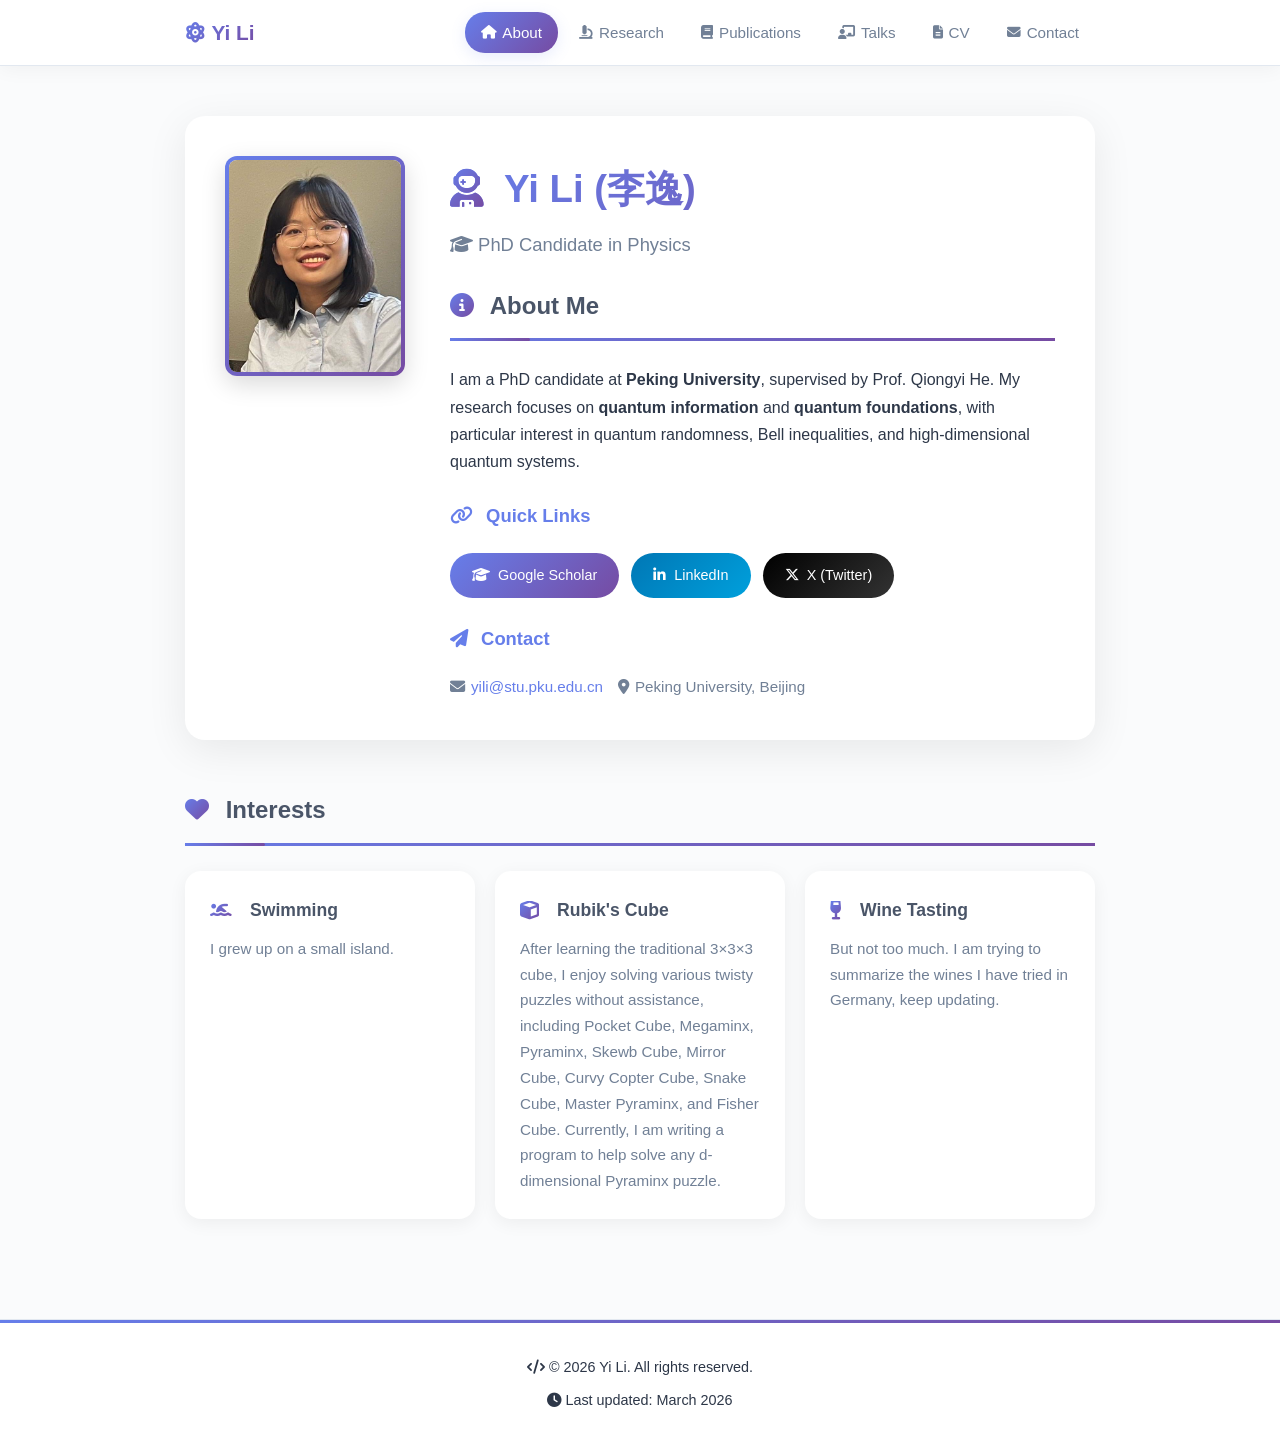
==== commit e3de2c6b: "update" ====
--- a/index.html
+++ b/index.html
@@ -11,17 +11,17 @@
     <!-- Navigation -->
     <nav>
         <div class="nav-container">
-            <a href="index.html" class="site-name">Yi Li</a>
+            <a href="index.html" class="site-name"><i class="fas fa-atom"></i> Yi Li</a>
             <button class="menu-toggle" onclick="document.querySelector('nav ul').classList.toggle('active')">
                 <i class="fas fa-bars"></i>
             </button>
             <ul>
-                <li><a href="index.html" class="active">About</a></li>
-                <li><a href="research.html">Research</a></li>
-                <li><a href="publications.html">Publications</a></li>
-                <li><a href="talks.html">Talks</a></li>
-                <li><a href="cv.html">CV</a></li>
-                <li><a href="contact.html">Contact</a></li>
+                <li><a href="index.html" class="active"><i class="fas fa-home"></i> About</a></li>
+                <li><a href="research.html"><i class="fas fa-microscope"></i> Research</a></li>
+                <li><a href="publications.html"><i class="fas fa-book"></i> Publications</a></li>
+                <li><a href="talks.html"><i class="fas fa-chalkboard-teacher"></i> Talks</a></li>
+                <li><a href="cv.html"><i class="fas fa-file-alt"></i> CV</a></li>
+                <li><a href="contact.html"><i class="fas fa-envelope"></i> Contact</a></li>
             </ul>
         </div>
     </nav>
@@ -34,17 +34,17 @@
                     <img src="PersonalPicture2.jpg" alt="Yi Li" class="profile-photo">
                 </div>
                 <div class="hero-content">
-                    <h1>Yi Li (李逸)</h1>
-                    <p class="subtitle">PhD Candidate in Physics</p>
+                    <h1><i class="fas fa-user-astronaut"></i> Yi Li (李逸)</h1>
+                    <p class="subtitle"><i class="fas fa-graduation-cap"></i> PhD Candidate in Physics</p>
 
                     <!-- About Section -->
-                    <h2>About Me</h2>
+                    <h2><i class="fas fa-info-circle"></i> About Me</h2>
                     <p>
-                        I am a PhD candidate at Peking University, supervised by Prof. Qiongyi He. My research focuses on quantum information and quantum foundations, with particular interest in quantum randomness, Bell inequalities, and high-dimensional quantum systems.
+                        I am a PhD candidate at <strong>Peking University</strong>, supervised by Prof. Qiongyi He. My research focuses on <strong>quantum information</strong> and <strong>quantum foundations</strong>, with particular interest in quantum randomness, Bell inequalities, and high-dimensional quantum systems.
                     </p>
 
                     <!-- Quick Links -->
-                    <h3>Quick Links</h3>
+                    <h3><i class="fas fa-link"></i> Quick Links</h3>
                     <div class="social-links">
                         <a href="https://scholar.google.com/citations?user=m_tc_OsAAAAJ&hl=en" target="_blank" class="scholar">
                             <i class="fas fa-graduation-cap"></i> Google Scholar
@@ -58,10 +58,10 @@
                     </div>
 
                     <!-- Contact Preview -->
-                    <h3>Contact</h3>
+                    <h3><i class="fas fa-paper-plane"></i> Contact</h3>
                     <div class="contacts">
                         <span><i class="fas fa-envelope"></i> <a href="mailto:yili@stu.pku.edu.cn">yili@stu.pku.edu.cn</a></span>
-                        <span><i class="fas fa-university"></i> Peking University, Beijing</span>
+                        <span><i class="fas fa-map-marker-alt"></i> Peking University, Beijing</span>
                     </div>
                 </div>
             </div>
@@ -69,18 +69,18 @@
 
         <!-- Interests Section -->
         <section>
-            <h2>Interests</h2>
+            <h2><i class="fas fa-heart"></i> Interests</h2>
             <div class="interests">
                 <div class="interest-item">
-                    <h4>Swimming</h4>
+                    <h4><i class="fas fa-swimmer"></i> Swimming</h4>
                     <p>I grew up on a small island.</p>
                 </div>
                 <div class="interest-item">
-                    <h4>Rubik's Cube</h4>
+                    <h4><i class="fas fa-cube"></i> Rubik's Cube</h4>
                     <p>After learning the traditional 3×3×3 cube, I enjoy solving various twisty puzzles without assistance, including Pocket Cube, Megaminx, Pyraminx, Skewb Cube, Mirror Cube, Curvy Copter Cube, Snake Cube, Master Pyraminx, and Fisher Cube. Currently, I am writing a program to help solve any d-dimensional Pyraminx puzzle.</p>
                 </div>
                 <div class="interest-item">
-                    <h4>Wine Tasting</h4>
+                    <h4><i class="fas fa-wine-glass"></i> Wine Tasting</h4>
                     <p>But not too much. I am trying to summarize the wines I have tried in Germany, keep updating.</p>
                 </div>
             </div>
@@ -89,8 +89,8 @@
 
     <!-- Footer -->
     <footer>
-        <p>&copy; 2026 Yi Li. All rights reserved.</p>
-        <p>Last updated: March 2026</p>
+        <p><i class="fas fa-code"></i> &copy; 2026 Yi Li. All rights reserved.</p>
+        <p><i class="fas fa-clock"></i> Last updated: March 2026</p>
     </footer>
 </body>
 </html>
--- a/style.css
+++ b/style.css
@@ -83,7 +83,9 @@
 }
 
 nav ul li a {
-    display: block;
+    display: flex;
+    align-items: center;
+    gap: 6px;
     padding: 8px 16px;
     color: var(--text-light);
     text-decoration: none;
@@ -91,6 +93,10 @@
     border-radius: 20px;
     transition: all 0.3s cubic-bezier(0.4, 0, 0.2, 1);
     position: relative;
+}
+
+nav ul li a .fas, nav ul li a .fab {
+    font-size: 0.85rem;
 }
 
 nav ul li a:hover,
@@ -143,6 +149,13 @@
     background-clip: text;
     margin-bottom: 10px;
     font-weight: 700;
+}
+
+h1 .fas, h1 .fab {
+    background: var(--gradient-1);
+    -webkit-background-clip: text;
+    -webkit-text-fill-color: transparent;
+    margin-right: 10px;
 }
 
 h2 {
@@ -167,6 +180,13 @@
     border-radius: 2px;
 }
 
+h2 .fas, h2 .fab {
+    background: var(--gradient-1);
+    -webkit-background-clip: text;
+    -webkit-text-fill-color: transparent;
+    margin-right: 10px;
+}
+
 h3 {
     font-size: 1.15rem;
     color: var(--accent);
@@ -174,11 +194,21 @@
     font-weight: 600;
 }
 
+h3 .fas, h3 .fab {
+    margin-right: 8px;
+    color: var(--accent);
+}
+
 h4 {
     font-size: 1rem;
     color: var(--text);
     margin: 15px 0 8px;
     font-weight: 600;
+}
+
+h4 .fas, h4 .fab {
+    margin-right: 8px;
+    color: var(--accent);
 }
 
 p {
@@ -786,6 +816,17 @@
     color: var(--primary);
     font-size: 1.1rem;
     position: relative;
+    display: flex;
+    align-items: center;
+    gap: 10px;
+}
+
+.interest-item h4 .fas {
+    background: var(--gradient-1);
+    -webkit-background-clip: text;
+    -webkit-text-fill-color: transparent;
+    background-clip: text;
+    font-size: 1.2rem;
 }
 
 .interest-item p {
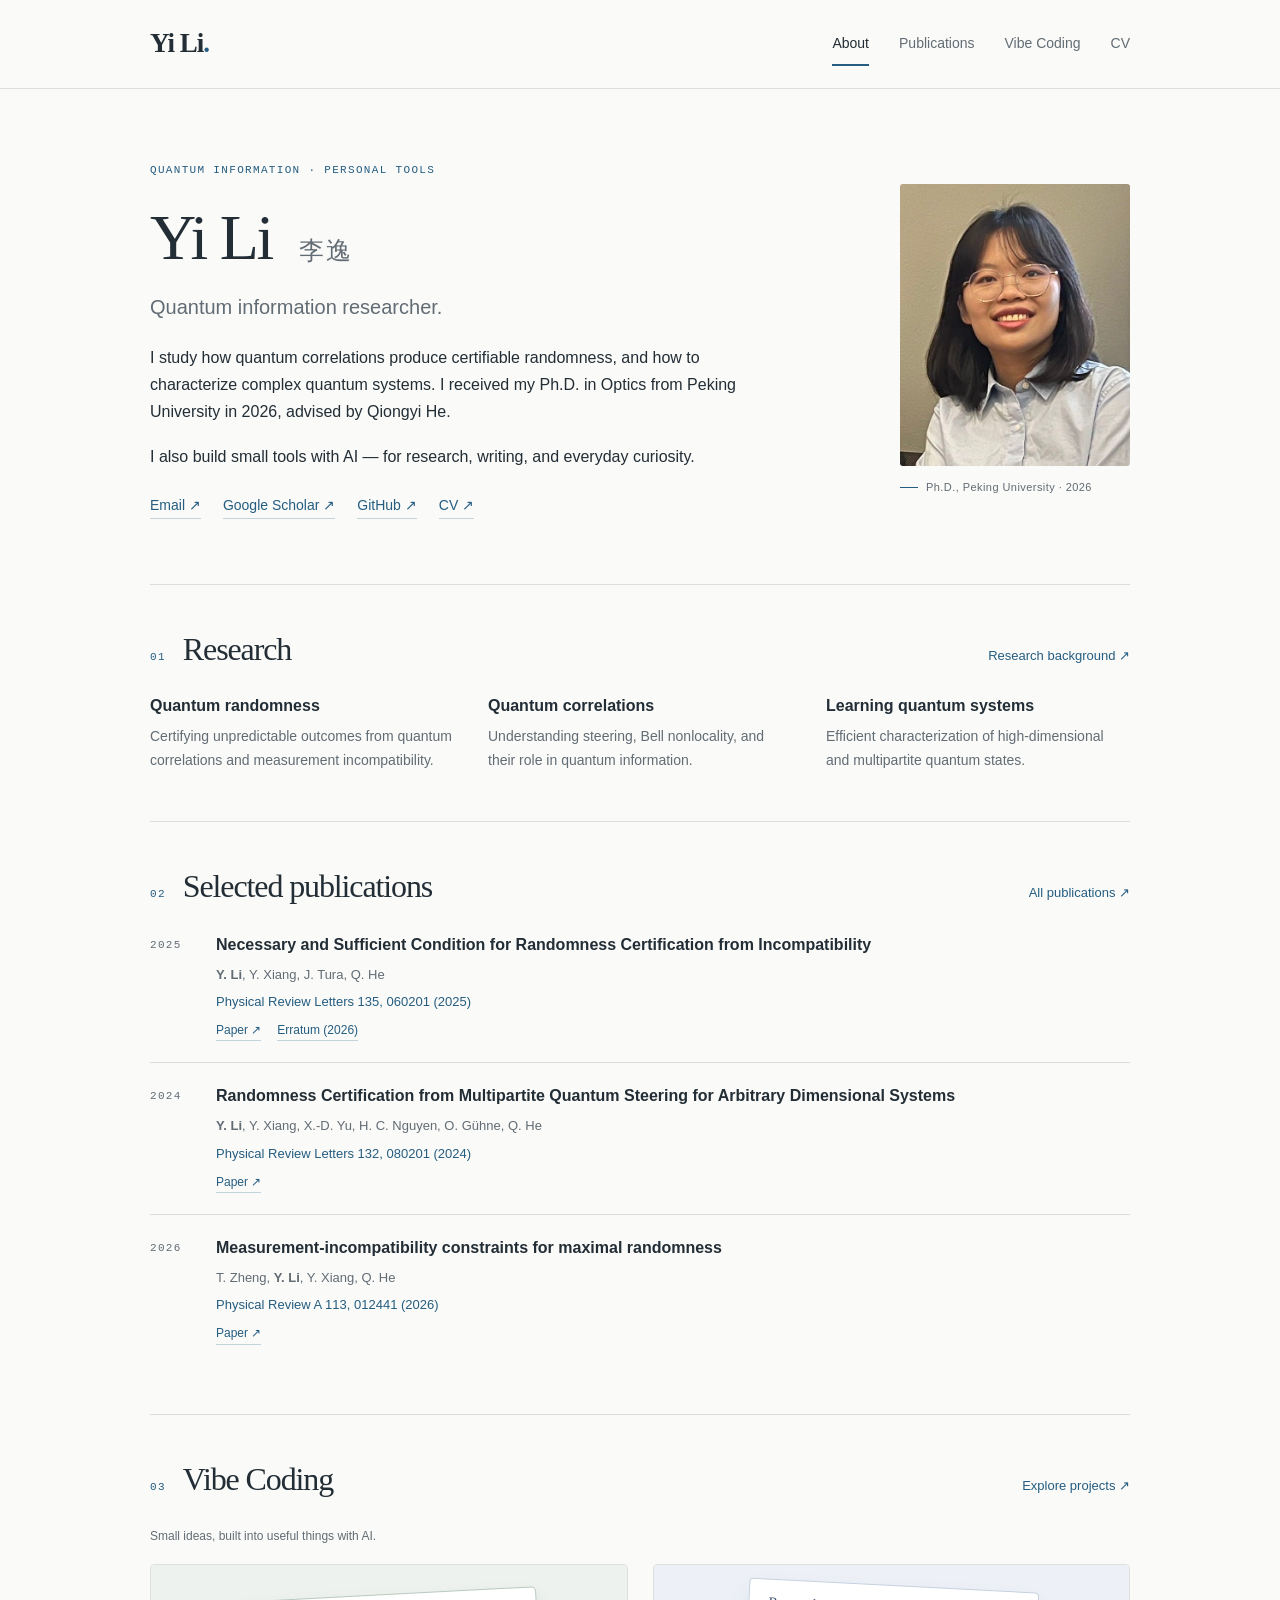
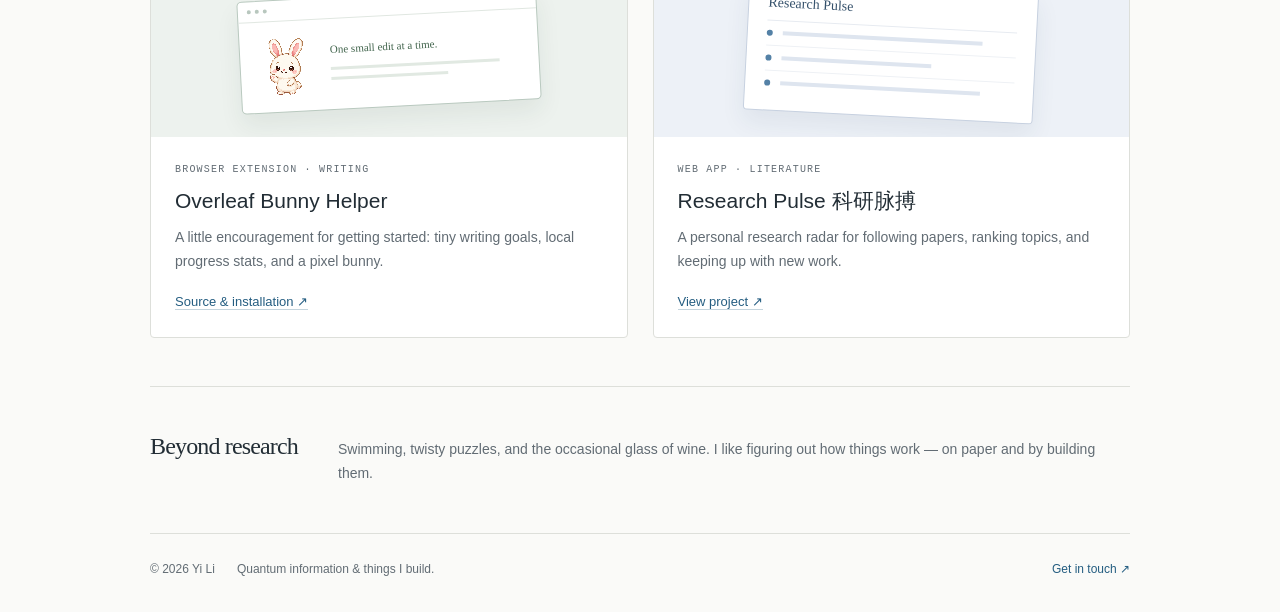
==== commit 95033b3d: "Refresh academic homepage and add vibe coding portfolio" ====
--- a/index.html
+++ b/index.html
@@ -1,96 +1,34 @@
-<!DOCTYPE html>
+<!doctype html>
 <html lang="en">
 <head>
-    <meta charset="UTF-8">
-    <meta name="viewport" content="width=device-width, initial-scale=1.0">
-    <title>Yi Li - PhD Candidate in Physics</title>
-    <link rel="stylesheet" href="style.css">
-    <link rel="stylesheet" href="https://cdnjs.cloudflare.com/ajax/libs/font-awesome/6.4.0/css/all.min.css">
+  <meta charset="utf-8">
+  <meta name="viewport" content="width=device-width, initial-scale=1">
+  <meta name="description" content="Yi Li researches quantum randomness, quantum correlations, and quantum state characterization. Explore selected publications and vibe coding projects.">
+  <meta name="theme-color" content="#fafaf8">
+  <title>Quantum information & things I build · Yi Li</title>
+  <link rel="icon" href="assets/favicon.svg" type="image/svg+xml">
+  <link rel="stylesheet" href="style.css">
 </head>
 <body>
-    <!-- Navigation -->
-    <nav>
-        <div class="nav-container">
-            <a href="index.html" class="site-name"><i class="fas fa-atom"></i> Yi Li</a>
-            <button class="menu-toggle" onclick="document.querySelector('nav ul').classList.toggle('active')">
-                <i class="fas fa-bars"></i>
-            </button>
-            <ul>
-                <li><a href="index.html" class="active"><i class="fas fa-home"></i> About</a></li>
-                <li><a href="research.html"><i class="fas fa-microscope"></i> Research</a></li>
-                <li><a href="publications.html"><i class="fas fa-book"></i> Publications</a></li>
-                <li><a href="talks.html"><i class="fas fa-chalkboard-teacher"></i> Talks</a></li>
-                <li><a href="cv.html"><i class="fas fa-file-alt"></i> CV</a></li>
-                <li><a href="contact.html"><i class="fas fa-envelope"></i> Contact</a></li>
-            </ul>
-        </div>
-    </nav>
-
-    <!-- Main Content -->
-    <main>
-        <section>
-            <div class="hero">
-                <div class="hero-photo">
-                    <img src="PersonalPicture2.jpg" alt="Yi Li" class="profile-photo">
-                </div>
-                <div class="hero-content">
-                    <h1><i class="fas fa-user-astronaut"></i> Yi Li (李逸)</h1>
-                    <p class="subtitle"><i class="fas fa-graduation-cap"></i> PhD Candidate in Physics</p>
-
-                    <!-- About Section -->
-                    <h2><i class="fas fa-info-circle"></i> About Me</h2>
-                    <p>
-                        I am a PhD candidate at <strong>Peking University</strong>, supervised by Prof. Qiongyi He. My research focuses on <strong>quantum information</strong> and <strong>quantum foundations</strong>, with particular interest in quantum randomness, Bell inequalities, and high-dimensional quantum systems.
-                    </p>
-
-                    <!-- Quick Links -->
-                    <h3><i class="fas fa-link"></i> Quick Links</h3>
-                    <div class="social-links">
-                        <a href="https://scholar.google.com/citations?user=m_tc_OsAAAAJ&hl=en" target="_blank" class="scholar">
-                            <i class="fas fa-graduation-cap"></i> Google Scholar
-                        </a>
-                        <a href="https://www.linkedin.com/in/yi-li-954007265/" target="_blank" class="linkedin">
-                            <i class="fab fa-linkedin-in"></i> LinkedIn
-                        </a>
-                        <a href="https://x.com/Y_Li1999" target="_blank" class="twitter">
-                            <i class="fab fa-x-twitter"></i> X (Twitter)
-                        </a>
-                    </div>
-
-                    <!-- Contact Preview -->
-                    <h3><i class="fas fa-paper-plane"></i> Contact</h3>
-                    <div class="contacts">
-                        <span><i class="fas fa-envelope"></i> <a href="mailto:yili@stu.pku.edu.cn">yili@stu.pku.edu.cn</a></span>
-                        <span><i class="fas fa-map-marker-alt"></i> Peking University, Beijing</span>
-                    </div>
-                </div>
-            </div>
-        </section>
-
-        <!-- Interests Section -->
-        <section>
-            <h2><i class="fas fa-heart"></i> Interests</h2>
-            <div class="interests">
-                <div class="interest-item">
-                    <h4><i class="fas fa-swimmer"></i> Swimming</h4>
-                    <p>I grew up on a small island.</p>
-                </div>
-                <div class="interest-item">
-                    <h4><i class="fas fa-cube"></i> Rubik's Cube</h4>
-                    <p>After learning the traditional 3×3×3 cube, I enjoy solving various twisty puzzles without assistance, including Pocket Cube, Megaminx, Pyraminx, Skewb Cube, Mirror Cube, Curvy Copter Cube, Snake Cube, Master Pyraminx, and Fisher Cube. Currently, I am writing a program to help solve any d-dimensional Pyraminx puzzle.</p>
-                </div>
-                <div class="interest-item">
-                    <h4><i class="fas fa-wine-glass"></i> Wine Tasting</h4>
-                    <p>But not too much. I am trying to summarize the wines I have tried in Germany, keep updating.</p>
-                </div>
-            </div>
-        </section>
-    </main>
-
-    <!-- Footer -->
-    <footer>
-        <p><i class="fas fa-code"></i> &copy; 2026 Yi Li. All rights reserved.</p>
-        <p><i class="fas fa-clock"></i> Last updated: March 2026</p>
-    </footer>
+  <a class="skip-link" href="#main">Skip to content</a>
+  <header class="site-header"><div class="header-inner">
+    <a class="wordmark" href="index.html" aria-label="Yi Li, home">Yi Li<span class="wordmark-dot">.</span></a>
+    <nav aria-label="Main navigation"><a href="index.html" class="active" aria-current="page">About</a><a href="publications.html">Publications</a><a href="projects.html">Vibe Coding</a><a href="cv.html">CV</a></nav>
+  </div></header>
+  <main id="main">
+<section class="hero" aria-labelledby="name">
+  <div class="hero-copy"><div class="hero-name"><p class="eyebrow">Quantum information · Personal tools</p><h1 id="name">Yi Li <span class="name-cn" lang="zh-CN">李逸</span></h1><p class="role">Quantum information researcher.</p></div>
+  <p class="intro">I study how quantum correlations produce certifiable randomness, and how to characterize complex quantum systems. I received my Ph.D. in Optics from Peking University in 2026, advised by Qiongyi He.</p>
+  <p class="intro">I also build small tools with AI — for research, writing, and everyday curiosity.</p>
+  <div class="inline-links"><a href="mailto:yili@stu.pku.edu.cn">Email ↗</a><a href="https://scholar.google.com/citations?user=m_tc_OsAAAAJ&amp;hl=en">Google Scholar ↗</a><a href="https://github.com/YiLi1999">GitHub ↗</a><a href="cv.html">CV ↗</a></div></div>
+  <figure class="portrait"><img src="PersonalPicture2.jpg" alt="Portrait of Yi Li" width="230" height="282" fetchpriority="high"><figcaption>Ph.D., Peking University · 2026</figcaption></figure>
+</section>
+<section class="section" id="research"><div class="section-heading"><div class="section-title"><span class="section-index">01</span><h2>Research</h2></div><a class="text-link" href="research.html">Research background <span aria-hidden="true">↗</span></a></div><div class="research-topics"><div><h3>Quantum randomness</h3><p>Certifying unpredictable outcomes from quantum correlations and measurement incompatibility.</p></div><div><h3>Quantum correlations</h3><p>Understanding steering, Bell nonlocality, and their role in quantum information.</p></div><div><h3>Learning quantum systems</h3><p>Efficient characterization of high-dimensional and multipartite quantum states.</p></div></div></section>
+<section class="section" id="publications"><div class="section-heading"><div class="section-title"><span class="section-index">02</span><h2>Selected publications</h2></div><a class="text-link" href="publications.html">All publications <span aria-hidden="true">↗</span></a></div><ol class="publication-list"><li class="publication"><span class="year">2025</span><div><h3><a href="https://doi.org/10.1103/zp36-2xg4">Necessary and Sufficient Condition for Randomness Certification from Incompatibility</a></h3><p class="authors"><strong>Y. Li</strong>, Y. Xiang, J. Tura, Q. He</p><p class="journal">Physical Review Letters 135, 060201 (2025)</p><div class="pub-links"><a href="https://doi.org/10.1103/zp36-2xg4">Paper ↗</a><a href="https://doi.org/10.1103/913s-yvsw">Erratum (2026)</a></div></div></li><li class="publication"><span class="year">2024</span><div><h3><a href="https://doi.org/10.1103/PhysRevLett.132.080201">Randomness Certification from Multipartite Quantum Steering for Arbitrary Dimensional Systems</a></h3><p class="authors"><strong>Y. Li</strong>, Y. Xiang, X.-D. Yu, H. C. Nguyen, O. Gühne, Q. He</p><p class="journal">Physical Review Letters 132, 080201 (2024)</p><div class="pub-links"><a href="https://doi.org/10.1103/PhysRevLett.132.080201">Paper ↗</a></div></div></li><li class="publication"><span class="year">2026</span><div><h3><a href="https://doi.org/10.1103/p5qq-2spt">Measurement-incompatibility constraints for maximal randomness</a></h3><p class="authors">T. Zheng, <strong>Y. Li</strong>, Y. Xiang, Q. He</p><p class="journal">Physical Review A 113, 012441 (2026)</p><div class="pub-links"><a href="https://doi.org/10.1103/p5qq-2spt">Paper ↗</a></div></div></li></ol></section>
+<section class="section" id="vibe-coding"><div class="section-heading"><div class="section-title"><span class="section-index">03</span><h2>Vibe Coding</h2></div><a class="text-link" href="projects.html">Explore projects <span aria-hidden="true">↗</span></a></div><p class="note">Small ideas, built into useful things with AI.</p><div class="project-grid"><article class="project"><div class="project-art" aria-hidden="true"><div class="browser-mini"><div class="browser-bar"><i></i><i></i><i></i></div><div class="mini-content"><img src="assets/bunny.png" alt="" width="52" height="58"><div class="mini-copy"><span>One small edit at a time.</span><div class="mini-line"></div><div class="mini-line short"></div></div></div></div></div><div class="project-body"><p class="project-type">Browser extension · Writing</p><h3><a href="projects.html#overleaf">Overleaf Bunny Helper</a></h3><p>A little encouragement for getting started: tiny writing goals, local progress stats, and a pixel bunny.</p><p class="project-action"><a href="https://github.com/YiLi1999/overleaf-bunny-helper">Source &amp; installation ↗</a></p></div></article><article class="project"><div class="project-art pulse" aria-hidden="true"><div class="pulse-mini"><div class="pulse-head">Research Pulse</div><div class="pulse-row"><i></i><span></span></div><div class="pulse-row"><i></i><span></span></div><div class="pulse-row"><i></i><span></span></div></div></div><div class="project-body"><p class="project-type">Web app · Literature</p><h3><a href="projects.html#research-pulse">Research Pulse <span lang="zh-CN">科研脉搏</span></a></h3><p>A personal research radar for following papers, ranking topics, and keeping up with new work.</p><p class="project-action"><a href="https://github.com/YiLi1999/research-pulse">View project ↗</a></p></div></article></div></section>
+<section class="section beyond"><h2>Beyond research</h2><p>Swimming, twisty puzzles, and the occasional glass of wine. I like figuring out how things work — on paper and by building them.</p></section></main>
+  <footer class="site-footer"><div><span>© 2026 Yi Li</span><span>Quantum information &amp; things I build.</span></div>
+    <a href="mailto:yili@stu.pku.edu.cn">Get in touch <span aria-hidden="true">↗</span></a>
+  </footer>
 </body>
 </html>
--- a/style.css
+++ b/style.css
@@ -1,938 +1,117 @@
-/* ===========================
-   Global Styles
-   =========================== */
-:root {
-    --primary: #4a5568;
-    --accent: #667eea;
-    --accent-light: #764ba2;
-    --bg: #fafbfc;
-    --bg-card: #ffffff;
-    --bg-light: #f7f8fc;
-    --text: #2d3748;
-    --text-light: #718096;
-    --border: #e2e8f0;
-    --shadow: rgba(102, 126, 234, 0.15);
-    --gradient-1: linear-gradient(135deg, #667eea 0%, #764ba2 100%);
-    --gradient-2: linear-gradient(135deg, #f093fb 0%, #f5576c 100%);
-    --gradient-3: linear-gradient(135deg, #4facfe 0%, #00f2fe 100%);
-    --gradient-4: linear-gradient(135deg, #43e97b 0%, #38f9d7 100%);
-    --gradient-5: linear-gradient(135deg, #fa709a 0%, #fee140 100%);
-    --max-width: 950px;
-}
-
-* {
-    margin: 0;
-    padding: 0;
-    box-sizing: border-box;
-}
-
-html {
-    scroll-behavior: smooth;
-}
-
-body {
-    font-family: -apple-system, BlinkMacSystemFont, 'Segoe UI', Roboto, 'Helvetica Neue', Arial, sans-serif;
-    background: var(--bg);
-    color: var(--text);
-    line-height: 1.7;
-    font-size: 16px;
-}
-
-/* ===========================
-   Navigation
-   =========================== */
-nav {
-    background: rgba(255, 255, 255, 0.95);
-    backdrop-filter: blur(10px);
-    border-bottom: 1px solid var(--border);
-    position: sticky;
-    top: 0;
-    z-index: 100;
-    box-shadow: 0 2px 20px rgba(0, 0, 0, 0.05);
-}
-
-nav .nav-container {
-    max-width: var(--max-width);
-    margin: 0 auto;
-    display: flex;
-    justify-content: space-between;
-    align-items: center;
-    padding: 0 20px;
-    height: 65px;
-}
-
-nav .site-name {
-    font-size: 1.3rem;
-    font-weight: 700;
-    background: var(--gradient-1);
-    -webkit-background-clip: text;
-    -webkit-text-fill-color: transparent;
-    background-clip: text;
-    text-decoration: none;
-    transition: transform 0.3s;
-}
-
-nav .site-name:hover {
-    transform: scale(1.05);
-}
-
-nav ul {
-    display: flex;
-    list-style: none;
-    gap: 5px;
-}
-
-nav ul li a {
-    display: flex;
-    align-items: center;
-    gap: 6px;
-    padding: 8px 16px;
-    color: var(--text-light);
-    text-decoration: none;
-    font-size: 0.95rem;
-    border-radius: 20px;
-    transition: all 0.3s cubic-bezier(0.4, 0, 0.2, 1);
-    position: relative;
-}
-
-nav ul li a .fas, nav ul li a .fab {
-    font-size: 0.85rem;
-}
-
-nav ul li a:hover,
-nav ul li a.active {
-    color: white;
-    background: var(--gradient-1);
-    box-shadow: 0 4px 15px var(--shadow);
-}
-
-nav .menu-toggle {
-    display: none;
-    background: none;
-    border: none;
-    font-size: 1.5rem;
-    color: var(--text);
-    cursor: pointer;
-}
-
-/* ===========================
-   Main Content
-   =========================== */
-main {
-    max-width: var(--max-width);
-    margin: 0 auto;
-    padding: 50px 20px;
-    min-height: calc(100vh - 130px);
-}
-
-section {
-    margin-bottom: 50px;
-    animation: fadeInUp 0.6s ease-out;
-}
-
-@keyframes fadeInUp {
-    from {
-        opacity: 0;
-        transform: translateY(20px);
-    }
-    to {
-        opacity: 1;
-        transform: translateY(0);
-    }
-}
-
-h1 {
-    font-size: 2.4rem;
-    background: var(--gradient-1);
-    -webkit-background-clip: text;
-    -webkit-text-fill-color: transparent;
-    background-clip: text;
-    margin-bottom: 10px;
-    font-weight: 700;
-}
-
-h1 .fas, h1 .fab {
-    background: var(--gradient-1);
-    -webkit-background-clip: text;
-    -webkit-text-fill-color: transparent;
-    margin-right: 10px;
-}
-
-h2 {
-    font-size: 1.5rem;
-    color: var(--primary);
-    margin-bottom: 25px;
-    padding-bottom: 12px;
-    border-bottom: 3px solid transparent;
-    border-image: var(--gradient-1) 1;
-    font-weight: 600;
-    position: relative;
-}
-
-h2::before {
-    content: '';
-    position: absolute;
-    bottom: -3px;
-    left: 0;
-    width: 80px;
-    height: 3px;
-    background: var(--gradient-1);
-    border-radius: 2px;
-}
-
-h2 .fas, h2 .fab {
-    background: var(--gradient-1);
-    -webkit-background-clip: text;
-    -webkit-text-fill-color: transparent;
-    margin-right: 10px;
-}
-
-h3 {
-    font-size: 1.15rem;
-    color: var(--accent);
-    margin: 25px 0 10px;
-    font-weight: 600;
-}
-
-h3 .fas, h3 .fab {
-    margin-right: 8px;
-    color: var(--accent);
-}
-
-h4 {
-    font-size: 1rem;
-    color: var(--text);
-    margin: 15px 0 8px;
-    font-weight: 600;
-}
-
-h4 .fas, h4 .fab {
-    margin-right: 8px;
-    color: var(--accent);
-}
-
-p {
-    margin-bottom: 15px;
-    color: var(--text);
-}
-
-.subtitle {
-    font-size: 1.15rem;
-    color: var(--text-light);
-    margin-bottom: 25px;
-}
-
-a {
-    color: var(--accent);
-    text-decoration: none;
-    transition: color 0.3s;
-}
-
-a:hover {
-    color: var(--accent-light);
-}
-
-/* ===========================
-   Hero Section (Home)
-   =========================== */
-.hero {
-    display: flex;
-    gap: 45px;
-    align-items: flex-start;
-    margin-bottom: 45px;
-    background: var(--bg-card);
-    padding: 40px;
-    border-radius: 20px;
-    box-shadow: 0 10px 40px rgba(0, 0, 0, 0.08);
-    animation: fadeInUp 0.8s ease-out;
-}
-
-.hero-photo {
-    flex-shrink: 0;
-}
-
-.hero-photo .photo-placeholder {
-    width: 180px;
-    height: 220px;
-    background: var(--bg-light);
-    border-radius: 12px;
-    display: flex;
-    align-items: center;
-    justify-content: center;
-    color: var(--text-light);
-    font-size: 0.9rem;
-    text-align: center;
-    padding: 20px;
-}
-
-.hero-content {
-    flex: 1;
-}
-
-.hero h1 {
-    margin-bottom: 8px;
-}
-
-.hero .contacts {
-    display: flex;
-    flex-wrap: wrap;
-    gap: 15px;
-    margin-top: 20px;
-    font-size: 0.95rem;
-}
-
-.hero .contacts a {
-    color: var(--accent);
-}
-
-.hero .contacts span {
-    display: inline-flex;
-    align-items: center;
-    gap: 6px;
-    color: var(--text-light);
-}
-
-/* ===========================
-   Profile Image
-   =========================== */
-.profile-photo {
-    width: 180px;
-    height: 220px;
-    object-fit: cover;
-    border-radius: 12px;
-    box-shadow: 0 8px 25px rgba(0, 0, 0, 0.15);
-    border: 4px solid transparent;
-    background: linear-gradient(white, white) padding-box,
-                var(--gradient-1) border-box;
-}
-
-/* ===========================
-   Section Cards
-   =========================== */
-.card {
-    background: var(--bg-card);
-    border-radius: 16px;
-    padding: 28px;
-    margin-bottom: 20px;
-    box-shadow: 0 4px 20px rgba(0, 0, 0, 0.06);
-    transition: transform 0.3s, box-shadow 0.3s;
-}
-
-.card:hover {
-    transform: translateY(-3px);
-    box-shadow: 0 8px 30px rgba(102, 126, 234, 0.15);
-}
-
-.card h3 {
-    margin-top: 0;
-}
-
-/* ===========================
-   Publication List
-   =========================== */
-.pub-list {
-    list-style: none;
-}
-
-.pub-list li {
-    padding: 22px 25px;
-    margin-bottom: 15px;
-    background: var(--bg-card);
-    border-radius: 12px;
-    border-left: 4px solid;
-    border-image: var(--gradient-1) 1;
-    box-shadow: 0 3px 15px rgba(0, 0, 0, 0.05);
-    transition: transform 0.3s, box-shadow 0.3s;
-    animation: fadeInUp 0.5s ease-out;
-    animation-fill-mode: backwards;
-}
-
-.pub-list li:nth-child(1) { animation-delay: 0.1s; }
-.pub-list li:nth-child(2) { animation-delay: 0.15s; }
-.pub-list li:nth-child(3) { animation-delay: 0.2s; }
-.pub-list li:nth-child(4) { animation-delay: 0.25s; }
-.pub-list li:nth-child(5) { animation-delay: 0.3s; }
-
-.pub-list li:hover {
-    transform: translateX(5px);
-    box-shadow: 0 5px 20px var(--shadow);
-}
-
-.pub-list .pub-title {
-    font-weight: 600;
-    color: var(--primary);
-    font-size: 1.05rem;
-    margin-bottom: 6px;
-}
-
-.pub-list .pub-authors {
-    color: var(--text-light);
-    font-size: 0.95rem;
-    margin-bottom: 6px;
-}
-
-.pub-list .pub-journal {
-    color: var(--accent);
-    font-style: italic;
-    font-size: 0.95rem;
-}
-
-.pub-list .pub-note {
-    color: var(--text-light);
-    font-size: 0.85rem;
-    margin-top: 6px;
-}
-
-/* ===========================
-   Research Cards
-   =========================== */
-.research-grid {
-    display: grid;
-    grid-template-columns: repeat(auto-fit, minmax(280px, 1fr));
-    gap: 22px;
-}
-
-.research-card {
-    background: var(--bg-card);
-    border-radius: 16px;
-    padding: 28px;
-    border: 1px solid var(--border);
-    transition: all 0.3s cubic-bezier(0.4, 0, 0.2, 1);
-    position: relative;
-    overflow: hidden;
-}
-
-.research-card::before {
-    content: '';
-    position: absolute;
-    top: 0;
-    left: 0;
-    right: 0;
-    height: 4px;
-    background: var(--gradient-1);
-    opacity: 0;
-    transition: opacity 0.3s;
-}
-
-.research-card:hover::before {
-    opacity: 1;
-}
-
-.research-card:hover {
-    transform: translateY(-5px);
-    box-shadow: 0 15px 40px var(--shadow);
-    border-color: transparent;
-}
-
-.research-card h3 {
-    margin-top: 0;
-    color: var(--primary);
-    position: relative;
-}
-
-.research-card h3::after {
-    content: '';
-    position: absolute;
-    bottom: -8px;
-    left: 0;
-    width: 30px;
-    height: 3px;
-    background: var(--gradient-1);
-    border-radius: 2px;
-}
-
-.research-card p {
-    font-size: 0.95rem;
-    color: var(--text-light);
-    margin-top: 15px;
-}
-
-/* ===========================
-   Talks List
-   =========================== */
-.talks-list {
-    list-style: none;
-}
-
-.talks-list li {
-    padding: 18px 22px;
-    margin-bottom: 12px;
-    background: var(--bg-card);
-    border-radius: 12px;
-    box-shadow: 0 3px 12px rgba(0, 0, 0, 0.05);
-    transition: all 0.3s;
-    border-left: 4px solid var(--accent);
-}
-
-.talks-list li:hover {
-    transform: translateX(5px);
-    box-shadow: 0 5px 20px var(--shadow);
-}
-
-.talks-list li:last-child {
-    border-bottom: none;
-}
-
-.talks-list .talk-type {
-    display: inline-block;
-    background: var(--gradient-1);
-    color: white;
-    padding: 4px 14px;
-    border-radius: 20px;
-    font-size: 0.8rem;
-    margin-right: 12px;
-    font-weight: 500;
-}
-
-.talks-list .talk-title {
-    font-weight: 600;
-    color: var(--text);
-}
-
-.talks-list .talk-info {
-    color: var(--text-light);
-    font-size: 0.9rem;
-    margin-top: 6px;
-}
-
-/* ===========================
-   CV Section
-   =========================== */
-.cv-section {
-    margin-bottom: 40px;
-}
-
-.cv-section h3 {
-    margin-top: 0;
-}
-
-.cv-item {
-    display: flex;
-    justify-content: space-between;
-    padding: 10px 0;
-    border-bottom: 1px solid var(--border);
-}
-
-.cv-item:last-child {
-    border-bottom: none;
-}
-
-.cv-item .cv-left {
-    flex: 1;
-}
-
-.cv-item .cv-right {
-    color: var(--text-light);
-    font-size: 0.9rem;
-}
-
-/* ===========================
-   Contact Info
-   =========================== */
-.contact-grid {
-    display: grid;
-    grid-template-columns: repeat(auto-fit, minmax(240px, 1fr));
-    gap: 18px;
-}
-
-.contact-item {
-    display: flex;
-    align-items: center;
-    gap: 16px;
-    padding: 18px;
-    background: var(--bg-card);
-    border-radius: 14px;
-    box-shadow: 0 3px 15px rgba(0, 0, 0, 0.05);
-    transition: all 0.3s;
-    border: 1px solid transparent;
-}
-
-.contact-item:hover {
-    transform: translateY(-3px);
-    box-shadow: 0 8px 25px var(--shadow);
-    border-color: rgba(102, 126, 234, 0.2);
-}
-
-.contact-item i {
-    font-size: 1.6rem;
-    background: var(--gradient-1);
-    -webkit-background-clip: text;
-    -webkit-text-fill-color: transparent;
-    background-clip: text;
-    width: 35px;
-    text-align: center;
-}
-
-.contact-item .contact-label {
-    font-size: 0.85rem;
-    color: var(--text-light);
-}
-
-.contact-item .contact-value {
-    font-size: 1rem;
-    color: var(--text);
-}
-
-.contact-item .contact-value a {
-    color: var(--accent);
-}
-
-/* ===========================
-   Social Links
-   =========================== */
-.social-links {
-    display: flex;
-    gap: 12px;
-    margin-top: 22px;
-}
-
-.social-links a {
-    display: inline-flex;
-    align-items: center;
-    gap: 8px;
-    padding: 10px 22px;
-    color: white;
-    border-radius: 25px;
-    font-size: 0.9rem;
-    text-decoration: none;
-    transition: all 0.3s cubic-bezier(0.4, 0, 0.2, 1);
-    font-weight: 500;
-    position: relative;
-    overflow: hidden;
-}
-
-.social-links a::before {
-    content: '';
-    position: absolute;
-    top: 0;
-    left: -100%;
-    width: 100%;
-    height: 100%;
-    background: linear-gradient(90deg, transparent, rgba(255,255,255,0.2), transparent);
-    transition: left 0.5s;
-}
-
-.social-links a:hover::before {
-    left: 100%;
-}
-
-.social-links a:hover {
-    transform: translateY(-3px);
-    box-shadow: 0 6px 20px var(--shadow);
-    text-decoration: none;
-}
-
-.social-links a.scholar {
-    background: var(--gradient-1);
-}
-
-.social-links a.linkedin {
-    background: linear-gradient(135deg, #0077b5 0%, #00a0dc 100%);
-}
-
-.social-links a.twitter {
-    background: linear-gradient(135deg, #000000 0%, #333333 100%);
-}
-
-/* ===========================
-   Education & Experience
-   =========================== */
-.edu-item, .exp-item {
-    padding: 22px 25px;
-    margin-bottom: 15px;
-    background: var(--bg-card);
-    border-radius: 14px;
-    box-shadow: 0 3px 15px rgba(0, 0, 0, 0.05);
-    transition: all 0.3s;
-    border-left: 4px solid var(--accent);
-}
-
-.edu-item:hover, .exp-item:hover {
-    transform: translateX(5px);
-    box-shadow: 0 5px 20px var(--shadow);
-}
-
-.edu-item:last-child, .exp-item:last-child {
-    border-bottom: none;
-}
-
-.edu-header, .exp-header {
-    display: flex;
-    justify-content: space-between;
-    align-items: baseline;
-    flex-wrap: wrap;
-    gap: 10px;
-}
-
-.edu-header h3, .exp-header h3 {
-    margin: 0;
-    color: var(--primary);
-}
-
-.edu-header span, .exp-header span {
-    color: white;
-    background: var(--gradient-1);
-    padding: 3px 12px;
-    border-radius: 15px;
-    font-size: 0.85rem;
-}
-
-.edu-sub, .exp-sub {
-    color: var(--text-light);
-    margin-top: 6px;
-}
-
-.edu-item ul, .exp-item ul {
-    margin-top: 12px;
-    margin-left: 20px;
-    color: var(--text);
-}
-
-.edu-item ul li, .exp-item ul li {
-    margin-bottom: 6px;
-}
-
-/* ===========================
-   Skills
-   =========================== */
-.skills-grid {
-    display: grid;
-    grid-template-columns: repeat(auto-fit, minmax(220px, 1fr));
-    gap: 15px;
-}
-
-.skill-item {
-    background: var(--bg-card);
-    padding: 18px;
-    border-radius: 12px;
-    box-shadow: 0 3px 12px rgba(0, 0, 0, 0.05);
-    transition: all 0.3s;
-    border: 1px solid var(--border);
-}
-
-.skill-item:hover {
-    transform: translateY(-3px);
-    box-shadow: 0 8px 25px var(--shadow);
-    border-color: rgba(102, 126, 234, 0.3);
-}
-
-.skill-item strong {
-    background: var(--gradient-1);
-    -webkit-background-clip: text;
-    -webkit-text-fill-color: transparent;
-    background-clip: text;
-    display: block;
-    margin-bottom: 6px;
-}
-
-.skill-item span {
-    color: var(--text-light);
-    font-size: 0.95rem;
-}
-
-/* ===========================
-   Awards
-   =========================== */
-.award-grid {
-    display: grid;
-    grid-template-columns: repeat(auto-fit, minmax(260px, 1fr));
-    gap: 14px;
-}
-
-.award-item {
-    display: flex;
-    justify-content: space-between;
-    align-items: center;
-    padding: 14px 18px;
-    background: var(--bg-card);
-    border-radius: 12px;
-    box-shadow: 0 3px 12px rgba(0, 0, 0, 0.05);
-    transition: all 0.3s;
-    border-left: 4px solid;
-    border-image: var(--gradient-4) 1;
-}
-
-.award-item:hover {
-    transform: translateX(5px);
-    box-shadow: 0 5px 20px var(--shadow);
-}
-
-.award-item .award-name {
-    color: var(--text);
-    font-weight: 500;
-}
-
-.award-item .award-year {
-    background: var(--gradient-1);
-    color: white;
-    padding: 3px 12px;
-    border-radius: 15px;
-    font-size: 0.85rem;
-}
-
-/* ===========================
-   Interests
-   =========================== */
-.interests {
-    display: grid;
-    grid-template-columns: repeat(auto-fit, minmax(280px, 1fr));
-    gap: 20px;
-}
-
-.interest-item {
-    background: var(--bg-card);
-    padding: 25px;
-    border-radius: 16px;
-    box-shadow: 0 4px 18px rgba(0, 0, 0, 0.06);
-    transition: all 0.3s cubic-bezier(0.4, 0, 0.2, 1);
-    position: relative;
-    overflow: hidden;
-}
-
-.interest-item::before {
-    content: '';
-    position: absolute;
-    top: 0;
-    left: 0;
-    width: 100%;
-    height: 100%;
-    background: var(--gradient-1);
-    opacity: 0;
-    transition: opacity 0.3s;
-    z-index: 0;
-}
-
-.interest-item:hover::before {
-    opacity: 0.03;
-}
-
-.interest-item:hover {
-    transform: translateY(-5px);
-    box-shadow: 0 12px 35px var(--shadow);
-}
-
-.interest-item h4 {
-    margin: 0 0 10px;
-    color: var(--primary);
-    font-size: 1.1rem;
-    position: relative;
-    display: flex;
-    align-items: center;
-    gap: 10px;
-}
-
-.interest-item h4 .fas {
-    background: var(--gradient-1);
-    -webkit-background-clip: text;
-    -webkit-text-fill-color: transparent;
-    background-clip: text;
-    font-size: 1.2rem;
-}
-
-.interest-item p {
-    margin: 0;
-    font-size: 0.95rem;
-    color: var(--text-light);
-    position: relative;
-}
-
-/* ===========================
-   Footer
-   =========================== */
-footer {
-    background: var(--bg-card);
-    border-top: 1px solid var(--border);
-    padding: 35px 20px;
-    text-align: center;
-    color: var(--text-light);
-    font-size: 0.9rem;
-    position: relative;
-}
-
-footer::before {
-    content: '';
-    position: absolute;
-    top: 0;
-    left: 0;
-    right: 0;
-    height: 3px;
-    background: var(--gradient-1);
-}
-
-footer p {
-    margin-bottom: 8px;
-}
-
-/* ===========================
-   Responsive Design
-   =========================== */
-@media (max-width: 768px) {
-    nav ul {
-        display: none;
-        position: absolute;
-        top: 65px;
-        left: 0;
-        right: 0;
-        background: rgba(255, 255, 255, 0.98);
-        backdrop-filter: blur(10px);
-        flex-direction: column;
-        padding: 15px 20px;
-        border-bottom: 1px solid var(--border);
-        box-shadow: 0 10px 30px rgba(0, 0, 0, 0.1);
-    }
-
-    nav ul.active {
-        display: flex;
-    }
-
-    nav .menu-toggle {
-        display: block;
-    }
-
-    .hero {
-        flex-direction: column;
-        align-items: center;
-        text-align: center;
-        padding: 30px 25px;
-    }
-
-    .hero .contacts {
-        justify-content: center;
-    }
-
-    .hero-photo {
-        width: 100%;
-        display: flex;
-        justify-content: center;
-    }
-
-    .hero-photo .photo-placeholder {
-        width: 160px;
-        height: 200px;
-    }
-
-    h1 {
-        font-size: 2rem;
-    }
-
-    h2 {
-        font-size: 1.3rem;
-    }
-
-    main {
-        padding: 30px 15px;
-    }
-
-    .edu-header, .exp-header {
-        flex-direction: column;
-    }
-
-    .edu-header span, .exp-header span {
-        margin-top: 5px;
-    }
-
-    .social-links {
-        flex-wrap: wrap;
-        justify-content: center;
-    }
-}
+:root { --paper:#fafaf8; --ink:#222d35; --muted:#626c74; --blue:#245d81; --line:#dddfda; --tint:#eef3f5; --max:1040px; }
+* { box-sizing:border-box; }
+html { scroll-behavior:smooth; scroll-padding-top:100px; }
+body { margin:0; background:var(--paper); color:var(--ink); font-family:Inter,-apple-system,BlinkMacSystemFont,"Segoe UI",Arial,"Noto Sans",sans-serif; font-size:16px; line-height:1.7; -webkit-font-smoothing:antialiased; }
+::selection { background:#dce8ed; }
+a { color:var(--blue); text-decoration-thickness:1px; text-underline-offset:4px; }
+a:hover { color:#173e56; }
+a:focus-visible, summary:focus-visible { outline:2px solid var(--blue); outline-offset:5px; border-radius:2px; }
+img { max-width:100%; display:block; }
+p { margin:0 0 18px; }
+h1,h2,h3 { line-height:1.25; font-weight:500; }
+h1,h2 { font-family:Georgia,"Times New Roman","Noto Serif",serif; letter-spacing:-.035em; }
+h1 { font-size:clamp(42px,5.4vw,64px); margin:0 0 20px; }
+h2 { font-size:32px; margin:0; }
+h3 { font-size:20px; margin:0 0 12px; }
+ul { padding-left:20px; }
+.skip-link { position:fixed; top:-100px; left:20px; z-index:5; padding:8px 18px; background:white; }
+.skip-link:focus { top:10px; }
+.site-header { border-bottom:1px solid var(--line); }
+.header-inner { max-width:var(--max); margin:auto; min-height:88px; display:flex; align-items:center; justify-content:space-between; gap:28px; padding:0 30px; }
+.wordmark { font-family:Georgia,serif; font-size:27px; font-weight:bold; color:var(--ink); text-decoration:none; letter-spacing:-1px; white-space:nowrap; }
+.wordmark-dot { color:var(--blue); }
+nav { display:flex; gap:30px; align-items:center; }
+nav a { color:var(--muted); text-decoration:none; font-size:14px; padding:29px 0; position:relative; white-space:nowrap; }
+nav a:hover,nav .active { color:var(--ink); }
+nav .active:after { content:""; position:absolute; bottom:19px; left:0; right:0; height:2px; background:var(--blue); }
+main { max-width:var(--max); margin:auto; padding:0 30px; min-height:65vh; }
+.hero { display:grid; grid-template-columns:minmax(0,1fr) 230px; gap:85px; align-items:center; padding:72px 0 65px; }
+.eyebrow,.section-index,.year,.project-type,.entry-date { font-family:"SFMono-Regular",Consolas,"Liberation Mono",monospace; font-size:11px; text-transform:uppercase; letter-spacing:.12em; }
+.eyebrow { color:var(--blue); margin:0 0 18px; }
+.name-cn { font-family:serif; font-size:25px; color:var(--muted); letter-spacing:.08em; margin-left:13px; white-space:nowrap; }
+.role { font-size:20px; margin-top:-8px; margin-bottom:20px; color:var(--muted); }
+.intro { max-width:590px; }
+.inline-links { display:flex; flex-wrap:wrap; gap:8px 22px; margin:24px 0 0; font-size:14px; }
+.inline-links a { text-decoration:none; border-bottom:1px solid #c4d4dd; }
+.portrait { margin:0; }
+.portrait img { width:230px; height:282px; object-fit:cover; object-position:center 38%; border-radius:3px; }
+.portrait figcaption { font-size:11px; letter-spacing:.04em; color:var(--muted); margin-top:12px; display:flex; align-items:center; gap:8px; }
+.portrait figcaption:before { content:""; width:18px; height:1px; background:var(--blue); }
+.section { padding:44px 0 48px; border-top:1px solid var(--line); }
+.section-heading { display:flex; align-items:baseline; justify-content:space-between; gap:25px; margin-bottom:27px; }
+.section-title { display:flex; align-items:baseline; gap:17px; }
+.section-index { color:var(--blue); }
+.text-link { font-size:13px; white-space:nowrap; text-decoration:none; }
+.research-topics { display:grid; grid-template-columns:repeat(3,1fr); gap:34px; }
+.research-topics h3 { font-size:16px; margin:0 0 9px; font-weight:600; }
+.research-topics p { font-size:14px; color:var(--muted); margin:0; }
+.publication-list { list-style:none; margin:0; padding:0; }
+.publication { display:grid; grid-template-columns:52px minmax(0,1fr); gap:14px; border-top:1px solid var(--line); padding:21px 0; }
+.publication:first-child { border-top:0; padding-top:0; }
+.year { color:var(--muted); padding-top:3px; }
+.publication h3 { font-size:16px; margin:0 0 7px; line-height:1.5; font-weight:600; }
+.publication h3 a { color:var(--ink); text-decoration:none; }
+.publication h3 a:hover { color:var(--blue); text-decoration:underline; }
+.authors,.journal { font-size:13px; color:var(--muted); margin:0 0 5px; }
+.journal { color:var(--blue); }
+.pub-links { display:flex; flex-wrap:wrap; gap:16px; margin-top:7px; font-size:12px; }
+.pub-links a { text-decoration:none; border-bottom:1px solid #c4d4dd; }
+.project-grid { display:grid; grid-template-columns:1fr 1fr; gap:25px; }
+.project { min-width:0; border:1px solid var(--line); border-radius:4px; background:#fff; overflow:hidden; }
+.project-art { height:172px; background:#edf2ee; display:flex; align-items:center; justify-content:center; overflow:hidden; position:relative; }
+.project-art.pulse { background:#edf1f7; }
+.project-art img { width:100%; height:100%; object-fit:contain; padding:10px; }
+.project-body { padding:24px; }
+.project-type { color:var(--muted); margin:0 0 10px; font-size:10px; }
+.project h3 { font-size:21px; }
+.project h3 a { color:var(--ink); text-decoration:none; }
+.project h3 a:hover { color:var(--blue); }
+.project p { font-size:14px; color:var(--muted); margin:0 0 17px; }
+.project .project-type { font-size:10px; margin-bottom:10px; }
+.project .project-action { color:var(--blue); font-size:13px; margin-bottom:0; }
+.project-action a { text-decoration:none; border-bottom:1px solid #c4d4dd; }
+.project-action a+a { margin-left:18px; }
+.browser-mini { width:78%; max-width:300px; border:1px solid #b9c9bf; background:#fff; border-radius:5px; box-shadow:0 12px 24px #1e392412; transform:rotate(-3deg); }
+.browser-bar { height:21px; border-bottom:1px solid #e0e7e1; display:flex; gap:4px; align-items:center; padding:0 9px; }
+.browser-bar i { width:4px; height:4px; border-radius:50%; background:#b8c7be; }
+.mini-content { display:flex; gap:18px; padding:16px 20px; align-items:center; }
+.mini-content img { image-rendering:pixelated; width:52px; height:58px; padding:0; object-fit:contain; }
+.mini-copy { flex:1; }
+.mini-copy span { display:block; font:11px/1.5 Georgia,serif; color:#41644c; margin-bottom:9px; }
+.mini-line { height:3px; background:#e1e9e2; margin:7px 0; width:90%; }
+.mini-line.short { width:62%; }
+.pulse-mini { width:76%; max-width:290px; padding:15px 19px; background:white; border:1px solid #c7d1e0; border-radius:4px; box-shadow:0 12px 24px #1b365912; transform:rotate(3deg); }
+.pulse-head { font:14px Georgia,serif; color:#35516b; border-bottom:1px solid #e7ebf1; padding-bottom:9px; }
+.pulse-row { display:flex; align-items:center; gap:10px; border-bottom:1px solid #eef1f5; padding:9px 0; }
+.pulse-row:last-child { border:0; }
+.pulse-row i { display:block; width:6px; height:6px; background:#5481a6; border-radius:50%; }
+.pulse-row span { display:block; height:4px; width:80%; background:#dee5ef; }
+.pulse-row:nth-child(3) span { width:60%; }
+.beyond { display:grid; grid-template-columns:160px 1fr; gap:28px; align-items:baseline; }
+.beyond h2 { font-size:24px; }
+.beyond p { color:var(--muted); font-size:14px; margin:0; }
+.site-footer { max-width:calc(var(--max) - 60px); margin:0 auto; padding:25px 0 32px; border-top:1px solid var(--line); display:flex; align-items:flex-start; justify-content:space-between; gap:20px; font-size:12px; color:var(--muted); }
+.site-footer div { display:flex; gap:22px; }
+.site-footer a { text-decoration:none; }
+.page-heading { padding:58px 0 36px; max-width:720px; }
+.page-heading h1 { font-size:48px; }
+.page-heading p:last-child { color:var(--muted); margin:0; }
+.note { font-size:12px; color:var(--muted); }
+.entry { display:grid; grid-template-columns:145px 1fr; gap:24px; padding:18px 0; border-top:1px solid var(--line); }
+.entry:first-of-type { border-top:0; padding-top:0; }
+.entry-date { color:var(--muted); font-size:11px; padding-top:3px; letter-spacing:.025em; text-transform:none; }
+.entry h3 { font-size:17px; margin:0 0 5px; font-weight:600; }
+.entry p { font-size:14px; color:var(--muted); margin:0; }
+.compact-list { margin:0; padding-left:19px; font-size:14px; color:var(--muted); }
+.compact-list li { margin-bottom:10px; }
+.project-detail { display:grid; grid-template-columns:1fr 1fr; align-items:center; gap:42px; border-top:1px solid var(--line); padding:40px 0; }
+.project-detail .project-art { height:240px; border:1px solid var(--line); border-radius:4px; }
+.project-detail h2 { font-size:28px; margin:0 0 15px; }
+.project-detail p { font-size:14px; color:var(--muted); }
+.project-detail .project-type { color:var(--blue); font-size:10px; }
+.project-detail .project-action { margin-bottom:0; }
+.contact-block { padding:0 0 60px; max-width:700px; }
+.contact-email { font-family:Georgia,serif; font-size:clamp(20px,5vw,34px); }
+@media(max-width:800px) { .hero { gap:35px; grid-template-columns:1fr 185px; padding:48px 0; } .portrait img { width:185px; height:235px; } .name-cn { display:block; margin:10px 0 0; font-size:22px; } .research-topics { gap:20px; } .site-footer { margin:0 30px; } .site-footer div { flex-direction:column; gap:2px; } }
+@media(max-width:580px) { .header-inner { padding:16px 22px 0; align-items:flex-start; flex-direction:column; gap:4px; } .wordmark { font-size:25px; } nav { width:100%; justify-content:space-between; gap:14px; } nav a { font-size:12px; padding:10px 0 18px; } nav .active:after { bottom:9px; } main { padding:0 22px; } .hero { grid-template-columns:minmax(0,1fr) 92px; gap:18px; align-items:start; padding:38px 0; } .hero-copy { display:contents; } .hero-name { grid-column:1; grid-row:1; } .hero .portrait { grid-column:2; grid-row:1; margin-top:7px; } .hero .intro,.hero .inline-links { grid-column:1 / -1; margin-bottom:0; } .hero .inline-links { margin-top:5px; gap:8px 20px; font-size:12px; } .hero h1 { font-size:43px; margin-bottom:13px; } .hero .name-cn { font-size:19px; } .role { font-size:16px; margin:0; } .eyebrow { font-size:9px; letter-spacing:.1em; margin-bottom:12px; } .portrait img { width:92px; height:120px; } .portrait figcaption { display:none; } .intro { font-size:15px; } .section { padding:32px 0; } h2 { font-size:27px; } .section-heading { gap:15px; margin-bottom:23px; flex-wrap:wrap; } .section-title { gap:10px; } .section-index { font-size:10px; } .research-topics { grid-template-columns:1fr; gap:22px; } .research-topics p { max-width:95%; } .publication { grid-template-columns:38px minmax(0,1fr); gap:9px; padding:18px 0; } .publication h3 { font-size:15px; } .authors,.journal { font-size:12px; } .project-grid { grid-template-columns:1fr; gap:20px; } .project-art { height:165px; } .project-body { padding:21px; } .beyond { grid-template-columns:1fr; gap:12px; } .site-footer { margin:0 22px; font-size:11px; } .site-footer div { max-width:195px; } .page-heading { padding:38px 0 30px; } .page-heading h1 { font-size:38px; } .entry { grid-template-columns:1fr; gap:7px; } .project-detail { grid-template-columns:1fr; gap:24px; padding:30px 0; } .project-detail .project-art { height:200px; } }
+@media(prefers-reduced-motion:reduce) { html { scroll-behavior:auto; } }
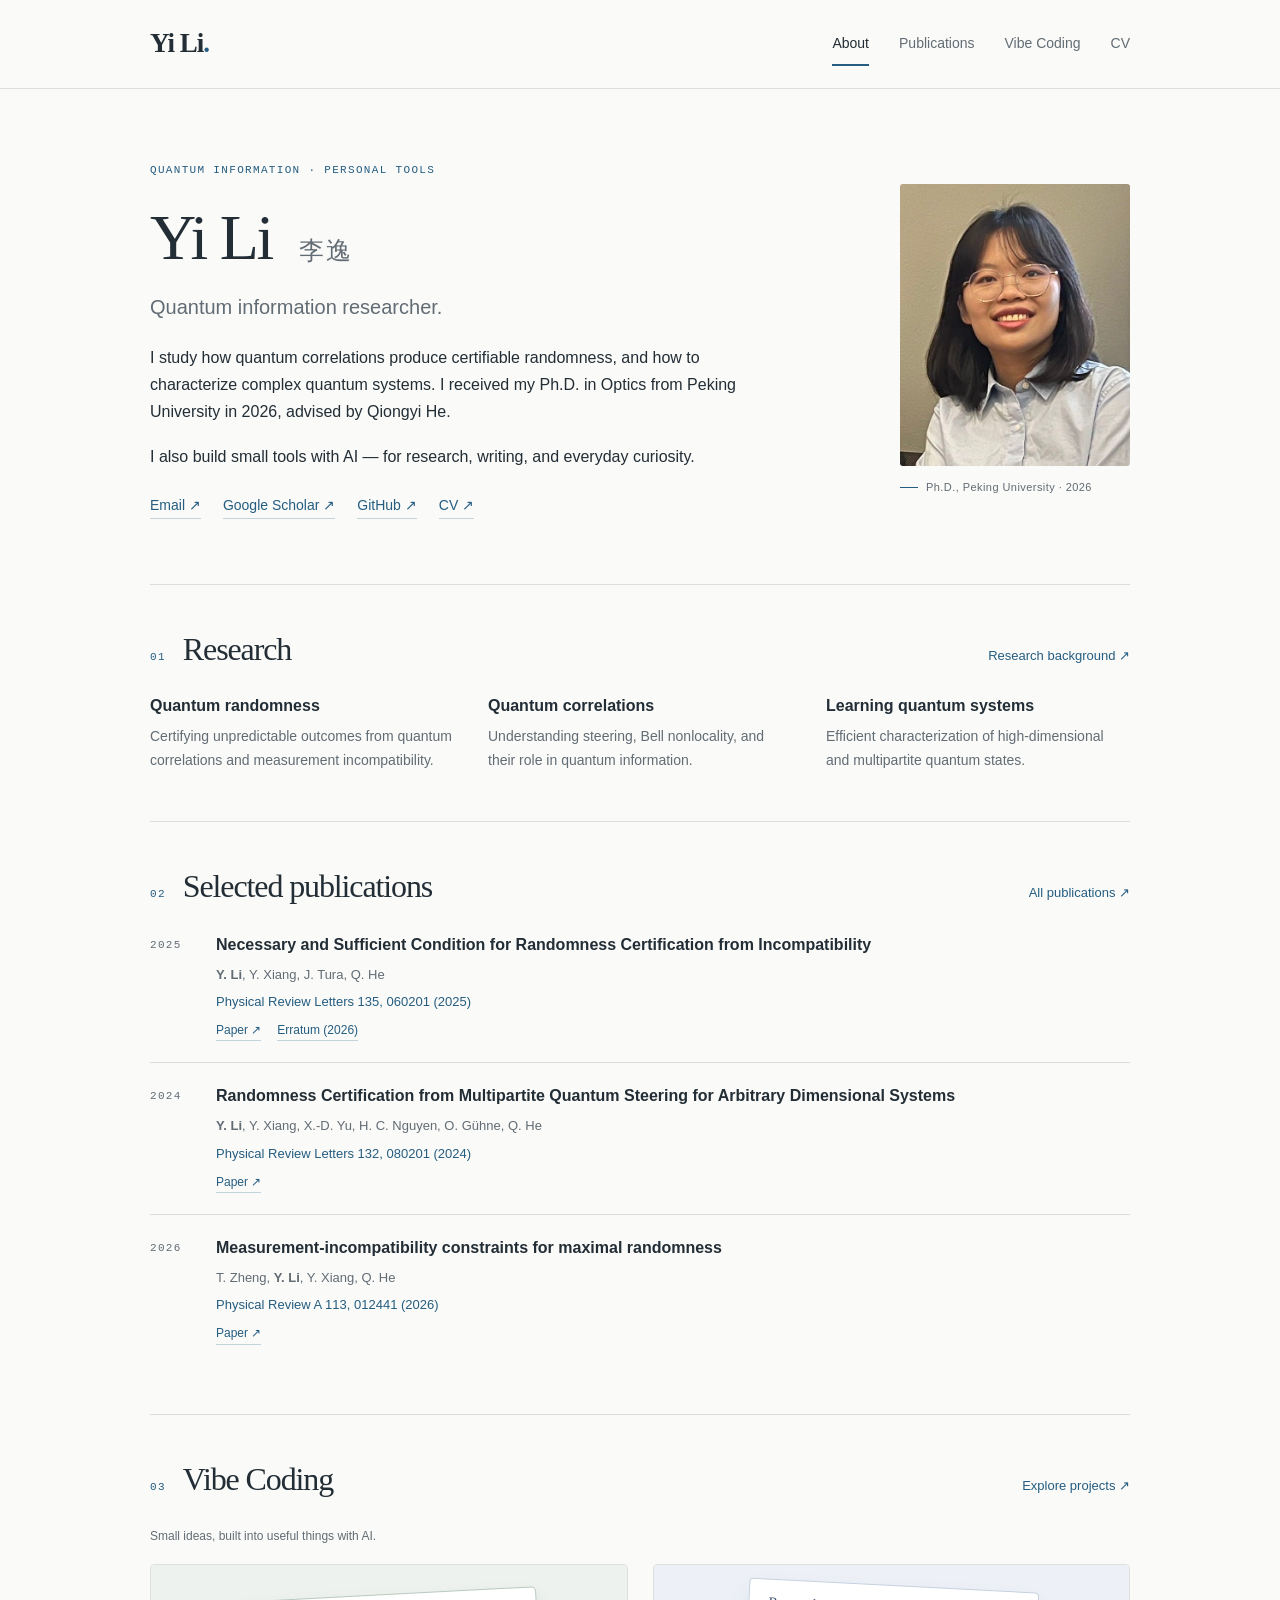
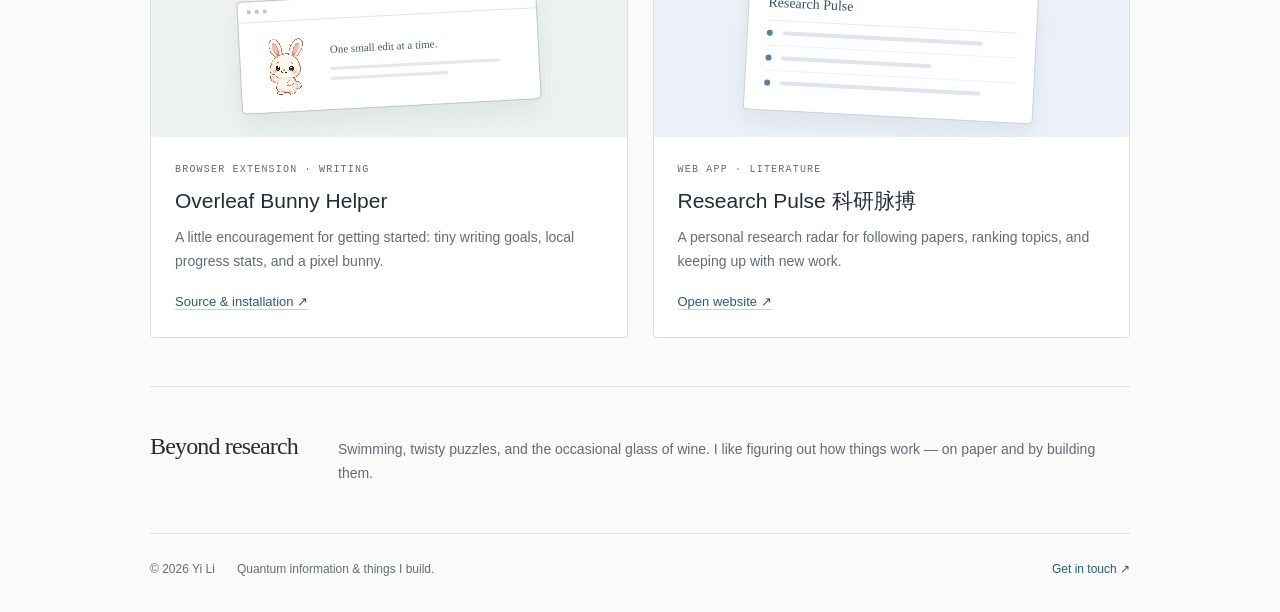
==== commit 6fec4497: "Link Research Pulse portfolio entries directly to live website" ====
--- a/index.html
+++ b/index.html
@@ -25,7 +25,7 @@
 </section>
 <section class="section" id="research"><div class="section-heading"><div class="section-title"><span class="section-index">01</span><h2>Research</h2></div><a class="text-link" href="research.html">Research background <span aria-hidden="true">↗</span></a></div><div class="research-topics"><div><h3>Quantum randomness</h3><p>Certifying unpredictable outcomes from quantum correlations and measurement incompatibility.</p></div><div><h3>Quantum correlations</h3><p>Understanding steering, Bell nonlocality, and their role in quantum information.</p></div><div><h3>Learning quantum systems</h3><p>Efficient characterization of high-dimensional and multipartite quantum states.</p></div></div></section>
 <section class="section" id="publications"><div class="section-heading"><div class="section-title"><span class="section-index">02</span><h2>Selected publications</h2></div><a class="text-link" href="publications.html">All publications <span aria-hidden="true">↗</span></a></div><ol class="publication-list"><li class="publication"><span class="year">2025</span><div><h3><a href="https://doi.org/10.1103/zp36-2xg4">Necessary and Sufficient Condition for Randomness Certification from Incompatibility</a></h3><p class="authors"><strong>Y. Li</strong>, Y. Xiang, J. Tura, Q. He</p><p class="journal">Physical Review Letters 135, 060201 (2025)</p><div class="pub-links"><a href="https://doi.org/10.1103/zp36-2xg4">Paper ↗</a><a href="https://doi.org/10.1103/913s-yvsw">Erratum (2026)</a></div></div></li><li class="publication"><span class="year">2024</span><div><h3><a href="https://doi.org/10.1103/PhysRevLett.132.080201">Randomness Certification from Multipartite Quantum Steering for Arbitrary Dimensional Systems</a></h3><p class="authors"><strong>Y. Li</strong>, Y. Xiang, X.-D. Yu, H. C. Nguyen, O. Gühne, Q. He</p><p class="journal">Physical Review Letters 132, 080201 (2024)</p><div class="pub-links"><a href="https://doi.org/10.1103/PhysRevLett.132.080201">Paper ↗</a></div></div></li><li class="publication"><span class="year">2026</span><div><h3><a href="https://doi.org/10.1103/p5qq-2spt">Measurement-incompatibility constraints for maximal randomness</a></h3><p class="authors">T. Zheng, <strong>Y. Li</strong>, Y. Xiang, Q. He</p><p class="journal">Physical Review A 113, 012441 (2026)</p><div class="pub-links"><a href="https://doi.org/10.1103/p5qq-2spt">Paper ↗</a></div></div></li></ol></section>
-<section class="section" id="vibe-coding"><div class="section-heading"><div class="section-title"><span class="section-index">03</span><h2>Vibe Coding</h2></div><a class="text-link" href="projects.html">Explore projects <span aria-hidden="true">↗</span></a></div><p class="note">Small ideas, built into useful things with AI.</p><div class="project-grid"><article class="project"><div class="project-art" aria-hidden="true"><div class="browser-mini"><div class="browser-bar"><i></i><i></i><i></i></div><div class="mini-content"><img src="assets/bunny.png" alt="" width="52" height="58"><div class="mini-copy"><span>One small edit at a time.</span><div class="mini-line"></div><div class="mini-line short"></div></div></div></div></div><div class="project-body"><p class="project-type">Browser extension · Writing</p><h3><a href="projects.html#overleaf">Overleaf Bunny Helper</a></h3><p>A little encouragement for getting started: tiny writing goals, local progress stats, and a pixel bunny.</p><p class="project-action"><a href="https://github.com/YiLi1999/overleaf-bunny-helper">Source &amp; installation ↗</a></p></div></article><article class="project"><div class="project-art pulse" aria-hidden="true"><div class="pulse-mini"><div class="pulse-head">Research Pulse</div><div class="pulse-row"><i></i><span></span></div><div class="pulse-row"><i></i><span></span></div><div class="pulse-row"><i></i><span></span></div></div></div><div class="project-body"><p class="project-type">Web app · Literature</p><h3><a href="projects.html#research-pulse">Research Pulse <span lang="zh-CN">科研脉搏</span></a></h3><p>A personal research radar for following papers, ranking topics, and keeping up with new work.</p><p class="project-action"><a href="https://github.com/YiLi1999/research-pulse">View project ↗</a></p></div></article></div></section>
+<section class="section" id="vibe-coding"><div class="section-heading"><div class="section-title"><span class="section-index">03</span><h2>Vibe Coding</h2></div><a class="text-link" href="projects.html">Explore projects <span aria-hidden="true">↗</span></a></div><p class="note">Small ideas, built into useful things with AI.</p><div class="project-grid"><article class="project"><div class="project-art" aria-hidden="true"><div class="browser-mini"><div class="browser-bar"><i></i><i></i><i></i></div><div class="mini-content"><img src="assets/bunny.png" alt="" width="52" height="58"><div class="mini-copy"><span>One small edit at a time.</span><div class="mini-line"></div><div class="mini-line short"></div></div></div></div></div><div class="project-body"><p class="project-type">Browser extension · Writing</p><h3><a href="projects.html#overleaf">Overleaf Bunny Helper</a></h3><p>A little encouragement for getting started: tiny writing goals, local progress stats, and a pixel bunny.</p><p class="project-action"><a href="https://github.com/YiLi1999/overleaf-bunny-helper">Source &amp; installation ↗</a></p></div></article><article class="project"><div class="project-art pulse" aria-hidden="true"><div class="pulse-mini"><div class="pulse-head">Research Pulse</div><div class="pulse-row"><i></i><span></span></div><div class="pulse-row"><i></i><span></span></div><div class="pulse-row"><i></i><span></span></div></div></div><div class="project-body"><p class="project-type">Web app · Literature</p><h3><a href="https://research-pulse-zeta.vercel.app/">Research Pulse <span lang="zh-CN">科研脉搏</span></a></h3><p>A personal research radar for following papers, ranking topics, and keeping up with new work.</p><p class="project-action"><a href="https://research-pulse-zeta.vercel.app/">Open website ↗</a></p></div></article></div></section>
 <section class="section beyond"><h2>Beyond research</h2><p>Swimming, twisty puzzles, and the occasional glass of wine. I like figuring out how things work — on paper and by building them.</p></section></main>
   <footer class="site-footer"><div><span>© 2026 Yi Li</span><span>Quantum information &amp; things I build.</span></div>
     <a href="mailto:yili@stu.pku.edu.cn">Get in touch <span aria-hidden="true">↗</span></a>
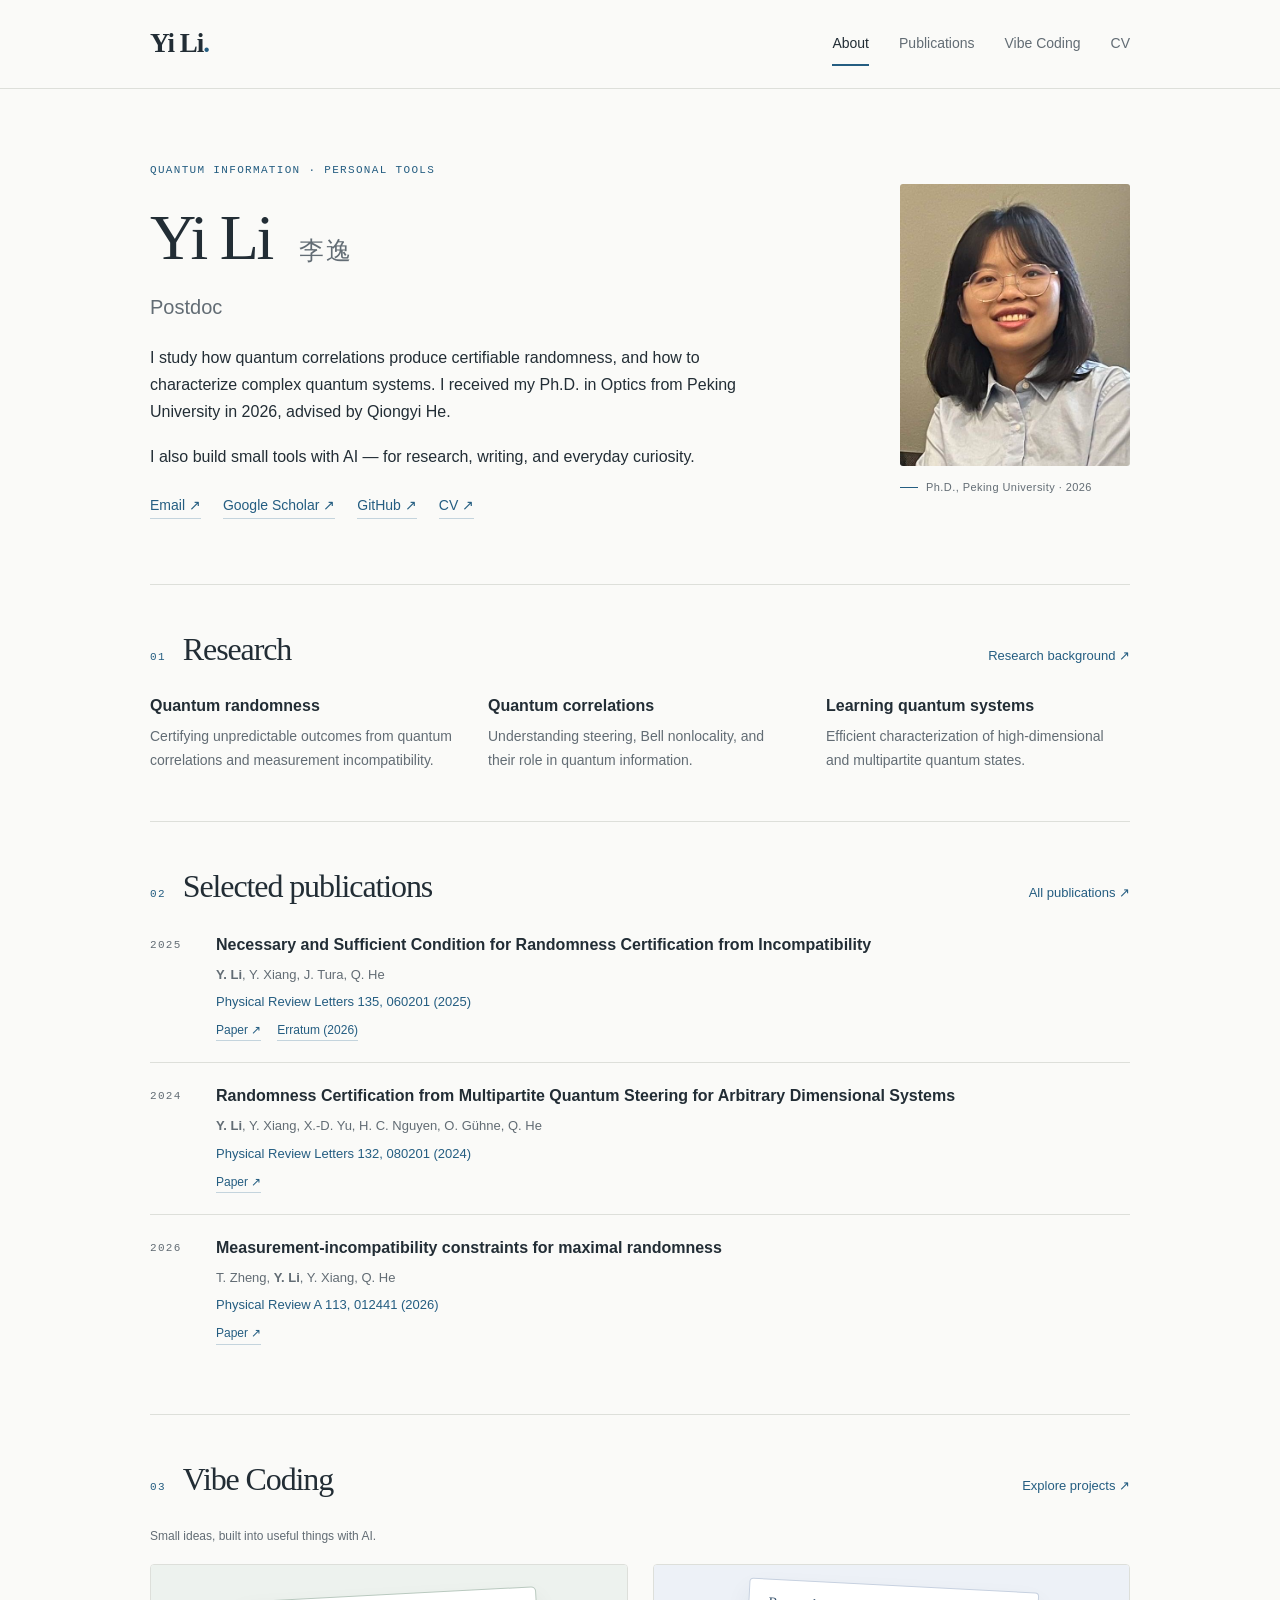
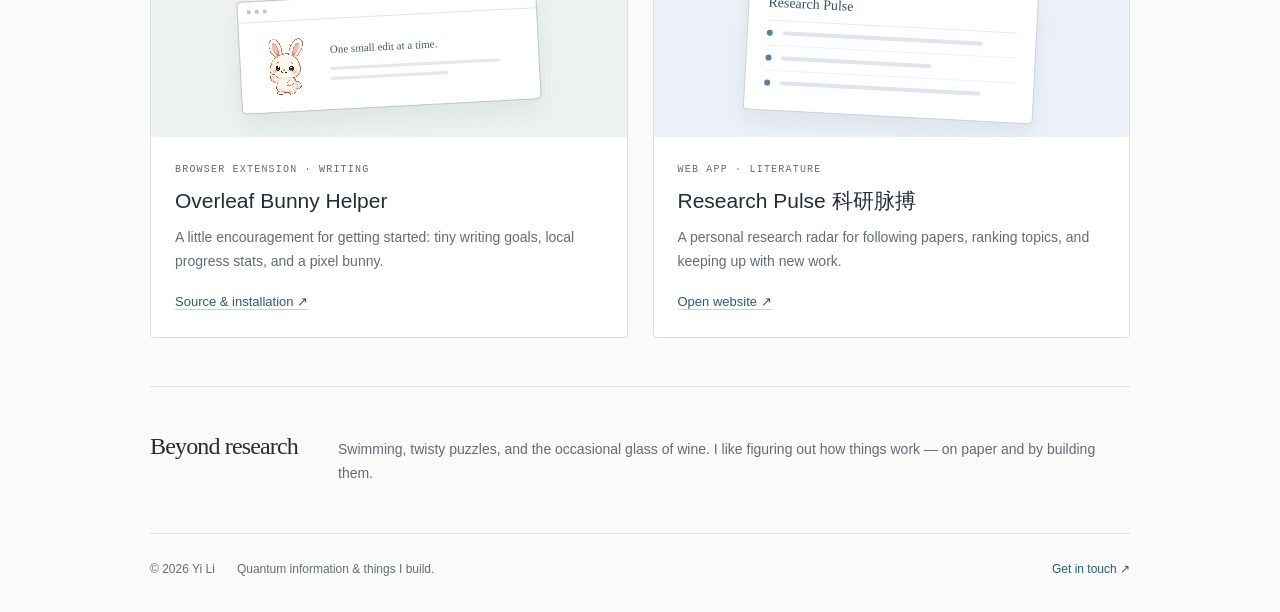
==== commit 8578df5d: "Update current role to Postdoc" ====
--- a/index.html
+++ b/index.html
@@ -17,7 +17,7 @@
   </div></header>
   <main id="main">
 <section class="hero" aria-labelledby="name">
-  <div class="hero-copy"><div class="hero-name"><p class="eyebrow">Quantum information · Personal tools</p><h1 id="name">Yi Li <span class="name-cn" lang="zh-CN">李逸</span></h1><p class="role">Quantum information researcher.</p></div>
+  <div class="hero-copy"><div class="hero-name"><p class="eyebrow">Quantum information · Personal tools</p><h1 id="name">Yi Li <span class="name-cn" lang="zh-CN">李逸</span></h1><p class="role">Postdoc</p></div>
   <p class="intro">I study how quantum correlations produce certifiable randomness, and how to characterize complex quantum systems. I received my Ph.D. in Optics from Peking University in 2026, advised by Qiongyi He.</p>
   <p class="intro">I also build small tools with AI — for research, writing, and everyday curiosity.</p>
   <div class="inline-links"><a href="mailto:yili@stu.pku.edu.cn">Email ↗</a><a href="https://scholar.google.com/citations?user=m_tc_OsAAAAJ&amp;hl=en">Google Scholar ↗</a><a href="https://github.com/YiLi1999">GitHub ↗</a><a href="cv.html">CV ↗</a></div></div>
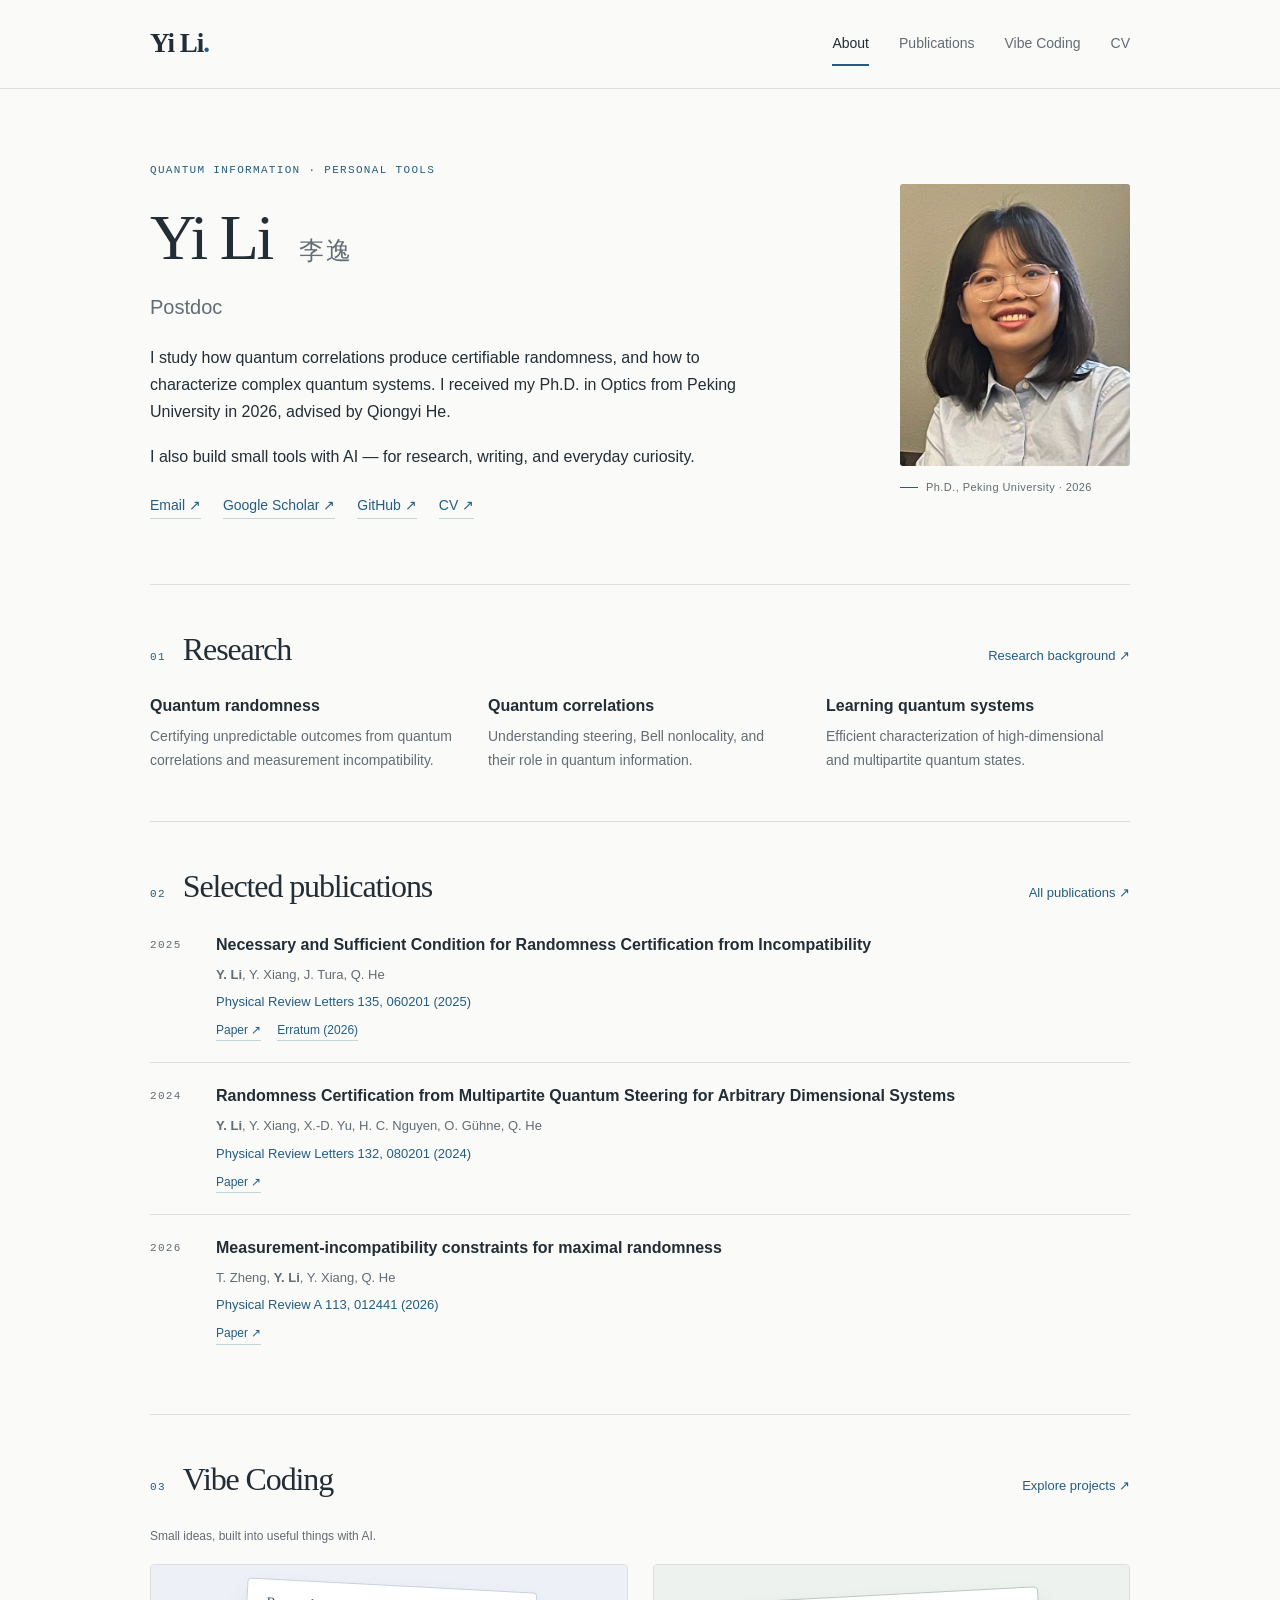
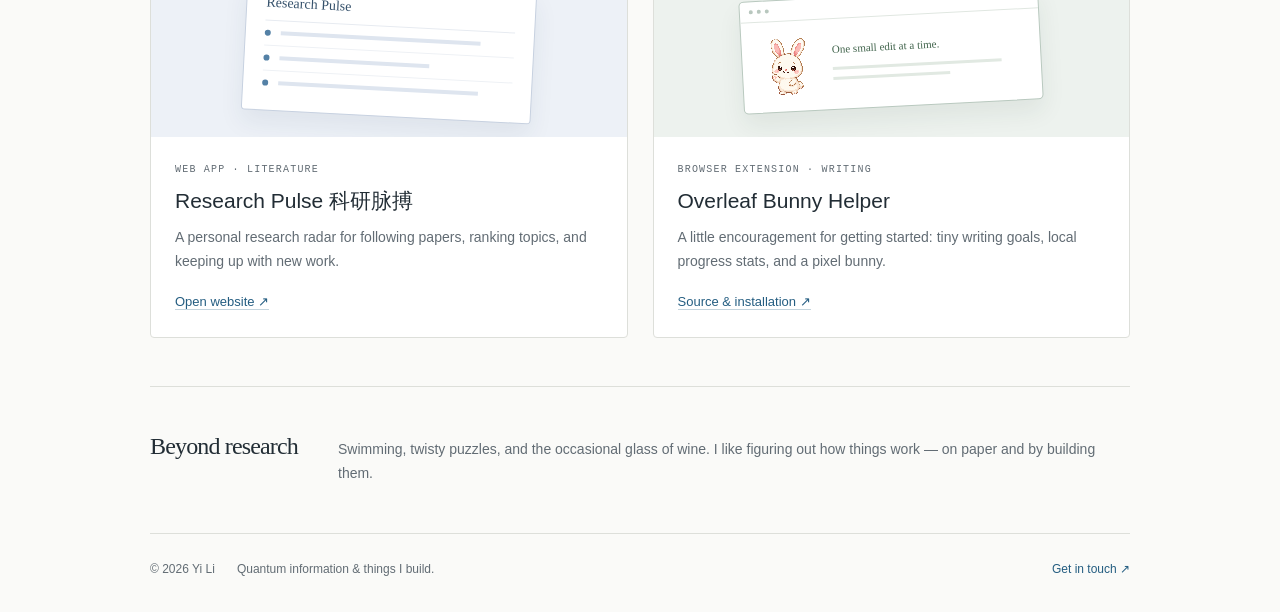
==== commit cd1f1d87: "Feature Research Pulse first in the project portfolio" ====
--- a/index.html
+++ b/index.html
@@ -25,7 +25,7 @@
 </section>
 <section class="section" id="research"><div class="section-heading"><div class="section-title"><span class="section-index">01</span><h2>Research</h2></div><a class="text-link" href="research.html">Research background <span aria-hidden="true">↗</span></a></div><div class="research-topics"><div><h3>Quantum randomness</h3><p>Certifying unpredictable outcomes from quantum correlations and measurement incompatibility.</p></div><div><h3>Quantum correlations</h3><p>Understanding steering, Bell nonlocality, and their role in quantum information.</p></div><div><h3>Learning quantum systems</h3><p>Efficient characterization of high-dimensional and multipartite quantum states.</p></div></div></section>
 <section class="section" id="publications"><div class="section-heading"><div class="section-title"><span class="section-index">02</span><h2>Selected publications</h2></div><a class="text-link" href="publications.html">All publications <span aria-hidden="true">↗</span></a></div><ol class="publication-list"><li class="publication"><span class="year">2025</span><div><h3><a href="https://doi.org/10.1103/zp36-2xg4">Necessary and Sufficient Condition for Randomness Certification from Incompatibility</a></h3><p class="authors"><strong>Y. Li</strong>, Y. Xiang, J. Tura, Q. He</p><p class="journal">Physical Review Letters 135, 060201 (2025)</p><div class="pub-links"><a href="https://doi.org/10.1103/zp36-2xg4">Paper ↗</a><a href="https://doi.org/10.1103/913s-yvsw">Erratum (2026)</a></div></div></li><li class="publication"><span class="year">2024</span><div><h3><a href="https://doi.org/10.1103/PhysRevLett.132.080201">Randomness Certification from Multipartite Quantum Steering for Arbitrary Dimensional Systems</a></h3><p class="authors"><strong>Y. Li</strong>, Y. Xiang, X.-D. Yu, H. C. Nguyen, O. Gühne, Q. He</p><p class="journal">Physical Review Letters 132, 080201 (2024)</p><div class="pub-links"><a href="https://doi.org/10.1103/PhysRevLett.132.080201">Paper ↗</a></div></div></li><li class="publication"><span class="year">2026</span><div><h3><a href="https://doi.org/10.1103/p5qq-2spt">Measurement-incompatibility constraints for maximal randomness</a></h3><p class="authors">T. Zheng, <strong>Y. Li</strong>, Y. Xiang, Q. He</p><p class="journal">Physical Review A 113, 012441 (2026)</p><div class="pub-links"><a href="https://doi.org/10.1103/p5qq-2spt">Paper ↗</a></div></div></li></ol></section>
-<section class="section" id="vibe-coding"><div class="section-heading"><div class="section-title"><span class="section-index">03</span><h2>Vibe Coding</h2></div><a class="text-link" href="projects.html">Explore projects <span aria-hidden="true">↗</span></a></div><p class="note">Small ideas, built into useful things with AI.</p><div class="project-grid"><article class="project"><div class="project-art" aria-hidden="true"><div class="browser-mini"><div class="browser-bar"><i></i><i></i><i></i></div><div class="mini-content"><img src="assets/bunny.png" alt="" width="52" height="58"><div class="mini-copy"><span>One small edit at a time.</span><div class="mini-line"></div><div class="mini-line short"></div></div></div></div></div><div class="project-body"><p class="project-type">Browser extension · Writing</p><h3><a href="projects.html#overleaf">Overleaf Bunny Helper</a></h3><p>A little encouragement for getting started: tiny writing goals, local progress stats, and a pixel bunny.</p><p class="project-action"><a href="https://github.com/YiLi1999/overleaf-bunny-helper">Source &amp; installation ↗</a></p></div></article><article class="project"><div class="project-art pulse" aria-hidden="true"><div class="pulse-mini"><div class="pulse-head">Research Pulse</div><div class="pulse-row"><i></i><span></span></div><div class="pulse-row"><i></i><span></span></div><div class="pulse-row"><i></i><span></span></div></div></div><div class="project-body"><p class="project-type">Web app · Literature</p><h3><a href="https://research-pulse-zeta.vercel.app/">Research Pulse <span lang="zh-CN">科研脉搏</span></a></h3><p>A personal research radar for following papers, ranking topics, and keeping up with new work.</p><p class="project-action"><a href="https://research-pulse-zeta.vercel.app/">Open website ↗</a></p></div></article></div></section>
+<section class="section" id="vibe-coding"><div class="section-heading"><div class="section-title"><span class="section-index">03</span><h2>Vibe Coding</h2></div><a class="text-link" href="projects.html">Explore projects <span aria-hidden="true">↗</span></a></div><p class="note">Small ideas, built into useful things with AI.</p><div class="project-grid"><article class="project"><div class="project-art pulse" aria-hidden="true"><div class="pulse-mini"><div class="pulse-head">Research Pulse</div><div class="pulse-row"><i></i><span></span></div><div class="pulse-row"><i></i><span></span></div><div class="pulse-row"><i></i><span></span></div></div></div><div class="project-body"><p class="project-type">Web app · Literature</p><h3><a href="https://research-pulse-zeta.vercel.app/">Research Pulse <span lang="zh-CN">科研脉搏</span></a></h3><p>A personal research radar for following papers, ranking topics, and keeping up with new work.</p><p class="project-action"><a href="https://research-pulse-zeta.vercel.app/">Open website ↗</a></p></div></article><article class="project"><div class="project-art" aria-hidden="true"><div class="browser-mini"><div class="browser-bar"><i></i><i></i><i></i></div><div class="mini-content"><img src="assets/bunny.png" alt="" width="52" height="58"><div class="mini-copy"><span>One small edit at a time.</span><div class="mini-line"></div><div class="mini-line short"></div></div></div></div></div><div class="project-body"><p class="project-type">Browser extension · Writing</p><h3><a href="projects.html#overleaf">Overleaf Bunny Helper</a></h3><p>A little encouragement for getting started: tiny writing goals, local progress stats, and a pixel bunny.</p><p class="project-action"><a href="https://github.com/YiLi1999/overleaf-bunny-helper">Source &amp; installation ↗</a></p></div></article></div></section>
 <section class="section beyond"><h2>Beyond research</h2><p>Swimming, twisty puzzles, and the occasional glass of wine. I like figuring out how things work — on paper and by building them.</p></section></main>
   <footer class="site-footer"><div><span>© 2026 Yi Li</span><span>Quantum information &amp; things I build.</span></div>
     <a href="mailto:yili@stu.pku.edu.cn">Get in touch <span aria-hidden="true">↗</span></a>
